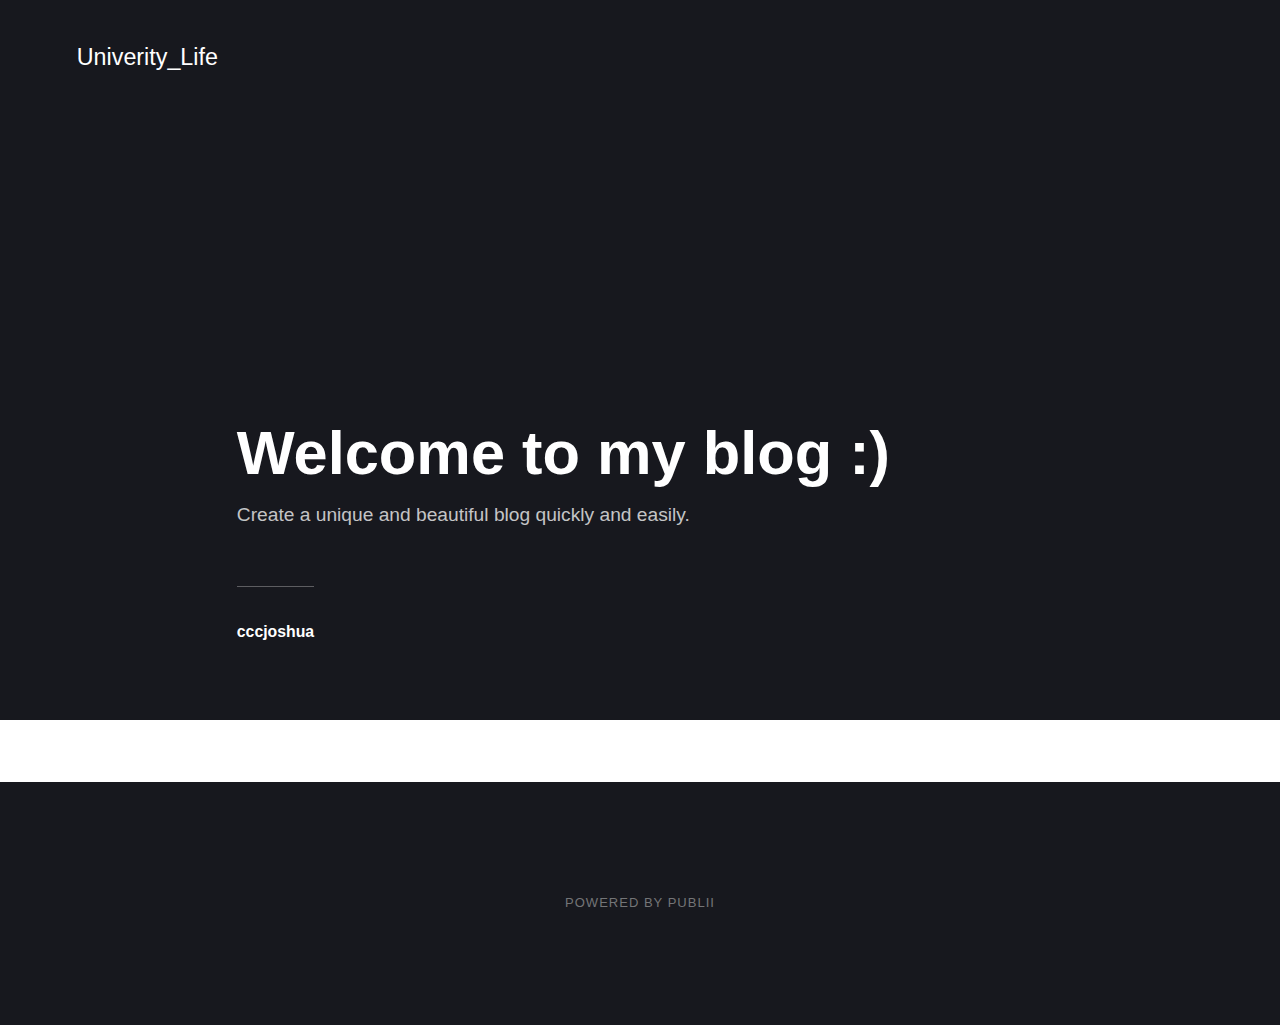
==== index.html @ 6117ec0d "Updated from Publii" ====
<!DOCTYPE html><html lang="zh-tw"><head><meta charset="utf-8"><meta http-equiv="X-UA-Compatible" content="IE=edge"><meta name="viewport" content="width=device-width,initial-scale=1"><title>Univerity_Life</title><meta name="generator" content="Publii Open-Source CMS for Static Site"><link rel="canonical" href="https://cccjoshua.github.io/university_life/"><link rel="alternate" type="application/atom+xml" href="https://cccjoshua.github.io/university_life/feed.xml"><link rel="alternate" type="application/json" href="https://cccjoshua.github.io/university_life/feed.json"><meta property="og:title" content="Univerity_Life"><meta property="og:site_name" content="Univerity_Life"><meta property="og:description" content=""><meta property="og:url" content="https://cccjoshua.github.io/university_life/"><meta property="og:type" content="website"><link rel="stylesheet" href="https://cccjoshua.github.io/university_life/assets/css/style.css?v=05cf259abadbdc159959f1b406989007"><script type="application/ld+json">{"@context":"http://schema.org","@type":"Organization","name":"Univerity_Life","url":"https://cccjoshua.github.io/university_life/"}</script></head><body><div class="site-container"><header class="top" id="js-header"><a class="logo" href="https://cccjoshua.github.io/university_life/">Univerity_Life</a></header><main><div class="hero"><header class="hero__content"><div class="wrapper"><h1>Welcome to my blog :)</h1><p>Create a unique and beautiful blog quickly and easily.</p><div class="post__meta post__meta--author"><a href="https://cccjoshua.github.io/university_life/authors/cccjoshua/" class="feed__author">cccjoshua</a></div></div></header></div><div class="feed"></div></main><footer class="footer"><div class="footer__copyright">Powered by Publii</div><button onclick="backToTopFunction()" id="backToTop" class="footer__bttop" aria-label="Back to top" title="Back to top"><svg><use xlink:href="https://cccjoshua.github.io/university_life/assets/svg/svg-map.svg#toparrow"/></svg></button></footer></div><script defer="defer" src="https://cccjoshua.github.io/university_life/assets/js/scripts.min.js?v=f47c11534595205f20935f0db2a62a85"></script><script>window.publiiThemeMenuConfig={mobileMenuMode:'sidebar',animationSpeed:300,submenuWidth: 'auto',doubleClickTime:500,mobileMenuExpandableSubmenus:true,relatedContainerForOverlayMenuSelector:'.top'};</script><script>var images = document.querySelectorAll('img[loading]');

        for (var i = 0; i < images.length; i++) {
            if (images[i].complete) {
                images[i].classList.add('is-loaded');
            } else {
                images[i].addEventListener('load', function () {
                    this.classList.add('is-loaded');
                }, false);
            }
        }</script></body></html>
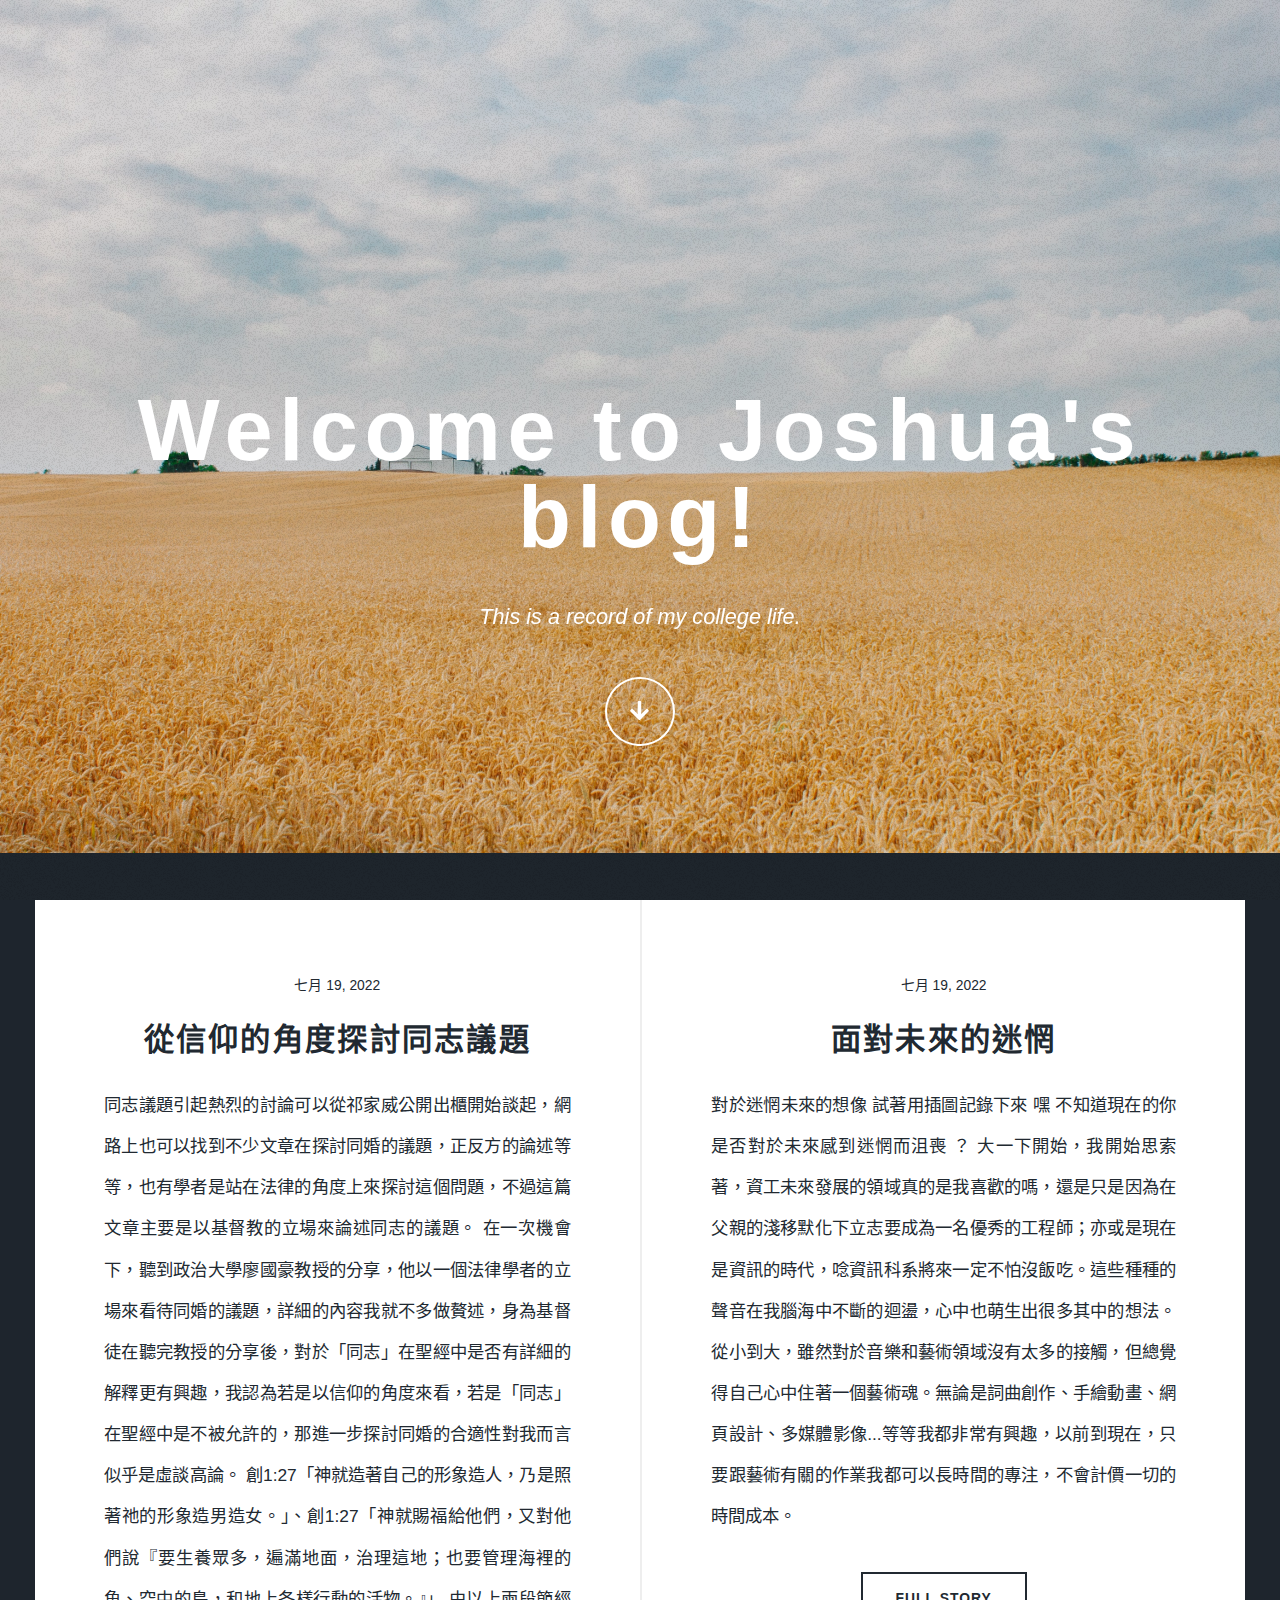
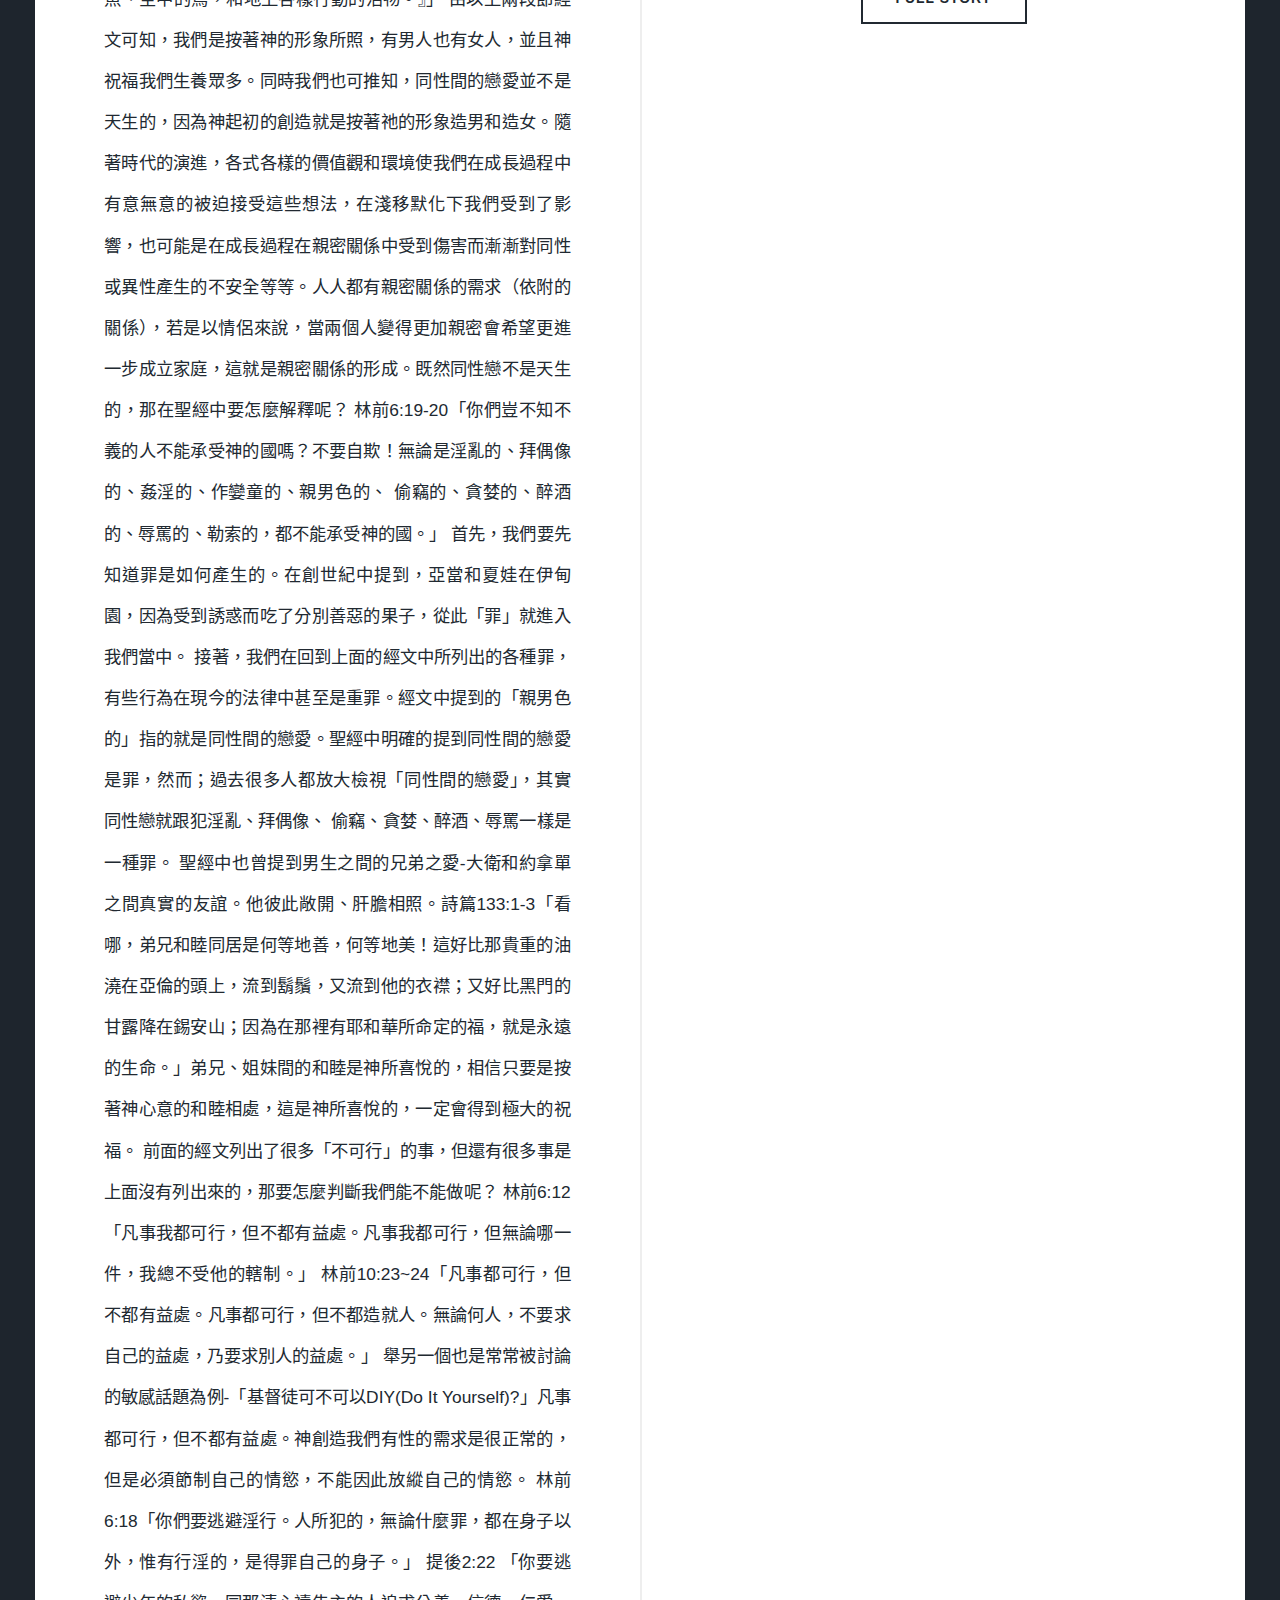
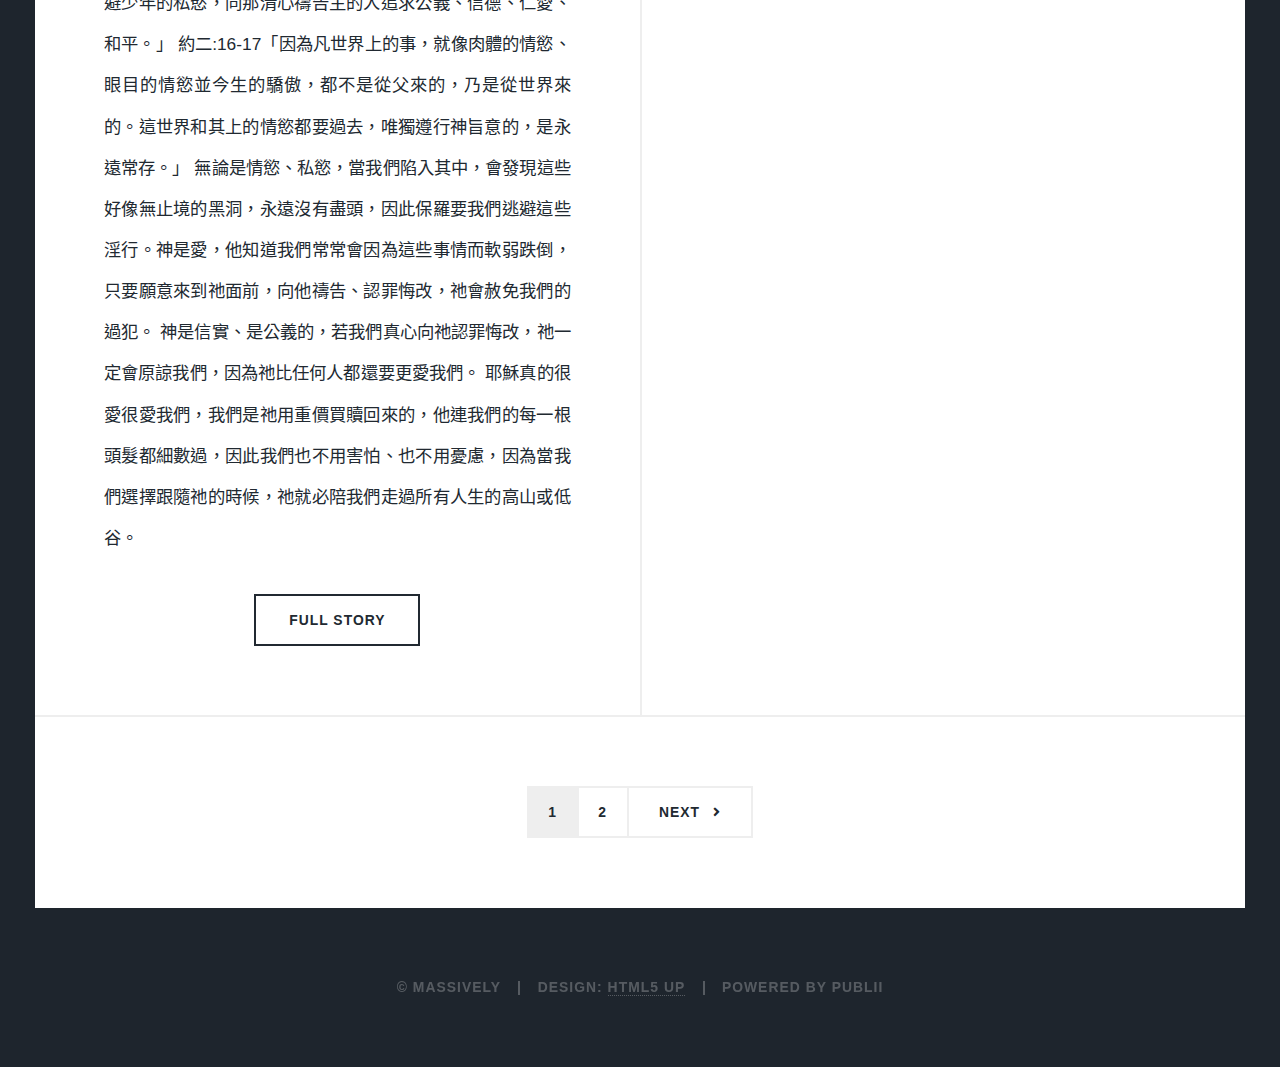
==== commit 960780c9: "Updated from Publii" ====
--- a/index.html
+++ b/index.html
@@ -1,11 +1,3 @@
-<!DOCTYPE html><html lang="zh-tw"><head><meta charset="utf-8"><meta http-equiv="X-UA-Compatible" content="IE=edge"><meta name="viewport" content="width=device-width,initial-scale=1"><title>Univerity_Life</title><meta name="generator" content="Publii Open-Source CMS for Static Site"><link rel="canonical" href="https://cccjoshua.github.io/university_life/"><link rel="alternate" type="application/atom+xml" href="https://cccjoshua.github.io/university_life/feed.xml"><link rel="alternate" type="application/json" href="https://cccjoshua.github.io/university_life/feed.json"><meta property="og:title" content="Univerity_Life"><meta property="og:site_name" content="Univerity_Life"><meta property="og:description" content=""><meta property="og:url" content="https://cccjoshua.github.io/university_life/"><meta property="og:type" content="website"><link rel="stylesheet" href="https://cccjoshua.github.io/university_life/assets/css/style.css?v=05cf259abadbdc159959f1b406989007"><script type="application/ld+json">{"@context":"http://schema.org","@type":"Organization","name":"Univerity_Life","url":"https://cccjoshua.github.io/university_life/"}</script></head><body><div class="site-container"><header class="top" id="js-header"><a class="logo" href="https://cccjoshua.github.io/university_life/">Univerity_Life</a></header><main><div class="hero"><header class="hero__content"><div class="wrapper"><h1>Welcome to my blog :)</h1><p>Create a unique and beautiful blog quickly and easily.</p><div class="post__meta post__meta--author"><a href="https://cccjoshua.github.io/university_life/authors/cccjoshua/" class="feed__author">cccjoshua</a></div></div></header></div><div class="feed"></div></main><footer class="footer"><div class="footer__copyright">Powered by Publii</div><button onclick="backToTopFunction()" id="backToTop" class="footer__bttop" aria-label="Back to top" title="Back to top"><svg><use xlink:href="https://cccjoshua.github.io/university_life/assets/svg/svg-map.svg#toparrow"/></svg></button></footer></div><script defer="defer" src="https://cccjoshua.github.io/university_life/assets/js/scripts.min.js?v=f47c11534595205f20935f0db2a62a85"></script><script>window.publiiThemeMenuConfig={mobileMenuMode:'sidebar',animationSpeed:300,submenuWidth: 'auto',doubleClickTime:500,mobileMenuExpandableSubmenus:true,relatedContainerForOverlayMenuSelector:'.top'};</script><script>var images = document.querySelectorAll('img[loading]');
-
-        for (var i = 0; i < images.length; i++) {
-            if (images[i].complete) {
-                images[i].classList.add('is-loaded');
-            } else {
-                images[i].addEventListener('load', function () {
-                    this.classList.add('is-loaded');
-                }, false);
-            }
-        }</script></body></html>+<!DOCTYPE html><html lang="zh-tw"><head><meta charset="utf-8"><meta http-equiv="X-UA-Compatible" content="IE=edge"><meta name="viewport" content="width=device-width,initial-scale=1,user-scalable=no"><title>Univerity_Life</title><meta name="description" content="紀錄大學生活的點滴"><meta name="generator" content="Publii Open-Source CMS for Static Site"><link rel="canonical" href="https://cccjoshua.github.io/university_life/"><link rel="alternate" type="application/atom+xml" href="https://cccjoshua.github.io/university_life/feed.xml"><link rel="alternate" type="application/json" href="https://cccjoshua.github.io/university_life/feed.json"><meta property="og:title" content="Univerity_Life"><meta property="og:image" content="https://cccjoshua.github.io/university_life/media/website/logo.png"><meta property="og:site_name" content="Univerity_Life"><meta property="og:description" content="紀錄大學生活的點滴"><meta property="og:url" content="https://cccjoshua.github.io/university_life/"><meta property="og:type" content="website"><link rel="next" href="https://cccjoshua.github.io/university_life/page/2/"><link rel="stylesheet" href="https://cccjoshua.github.io/university_life/assets/css/fontawesome-all.min.css?v=dbf9d822cefe851ba6f66e1ad57e8987"><link rel="stylesheet" href="https://cccjoshua.github.io/university_life/assets/css/style.css?v=9680e3f5b60372f54ce5d6939b3edbcc"><noscript><link rel="stylesheet" href="https://cccjoshua.github.io/university_life/assets/css/noscript.css?v=6228c7eee614cd200a2cad8333b439fa"></noscript><script type="application/ld+json">{"@context":"http://schema.org","@type":"Organization","name":"Univerity_Life","logo":"https://cccjoshua.github.io/university_life/media/website/logo.png","url":"https://cccjoshua.github.io/university_life/"}</script><style>#wrapper > .bg {
+               background-image: url(https://cccjoshua.github.io/university_life/assets/images/overlay.png), linear-gradient(0deg, rgba(0, 0, 0, 0.1), rgba(0, 0, 0, 0.1)), url(https://cccjoshua.github.io/university_life/media/website/ray-s-u6eQ4qgdCKo-unsplash.jpg);
+           }</style></head><body class="is-preload"><div id="wrapper" class="fade-in"><div id="intro"><h1>Welcome to Joshua's blog!</h1><p>This is a record of my college life.</p><ul class="actions"><li><a href="#header" class="button icon solid solo fa-arrow-down scrolly">Continue</a></li></ul></div><header id="header"><a class="logo logo-image" href="https://cccjoshua.github.io/university_life/"><img src="https://cccjoshua.github.io/university_life/media/website/logo.png" alt="Univerity_Life"></a></header><main id="main"><section class="posts"><article><header><time datetime="2022-07-19T17:39" class="date">七月 19, 2022</time><h2><a href="https://cccjoshua.github.io/university_life/cong-xin-yang-de-jiao-du-tan-tao-tong-zhi-yi-ti.html">從信仰的角度探討同志議題</a></h2></header><p>同志議題引起熱烈的討論可以從祁家威公開出櫃開始談起，網路上也可以找到不少文章在探討同婚的議題，正反方的論述等等，也有學者是站在法律的角度上來探討這個問題，不過這篇文章主要是以基督教的立場來論述同志的議題。 在一次機會下，聽到政治大學廖國豪教授的分享，他以一個法律學者的立場來看待同婚的議題，詳細的內容我就不多做贅述，身為基督徒在聽完教授的分享後，對於「同志」在聖經中是否有詳細的解釋更有興趣，我認為若是以信仰的角度來看，若是「同志」在聖經中是不被允許的，那進一步探討同婚的合適性對我而言似乎是虛談高論。 創1:27「神就造著自己的形象造人，乃是照著祂的形象造男造女。」、創1:27「神就賜福給他們，又對他們說『要生養眾多，遍滿地面，治理這地；也要管理海裡的魚、空中的鳥，和地上各樣行動的活物。』」 由以上兩段節經文可知，我們是按著神的形象所照，有男人也有女人，並且神祝福我們生養眾多。同時我們也可推知，同性間的戀愛並不是天生的，因為神起初的創造就是按著祂的形象造男和造女。隨著時代的演進，各式各樣的價值觀和環境使我們在成長過程中有意無意的被迫接受這些想法，在淺移默化下我們受到了影響，也可能是在成長過程在親密關係中受到傷害而漸漸對同性或異性產生的不安全等等。人人都有親密關係的需求（依附的關係），若是以情侶來說，當兩個人變得更加親密會希望更進一步成立家庭，這就是親密關係的形成。既然同性戀不是天生的，那在聖經中要怎麼解釋呢？ 林前6:19-20「你們豈不知不義的人不能承受神的國嗎？不要自欺！無論是淫亂的、拜偶像的、姦淫的、作孌童的、親男色的、 偷竊的、貪婪的、醉酒的、辱罵的、勒索的，都不能承受神的國。」 首先，我們要先知道罪是如何產生的。在創世紀中提到，亞當和夏娃在伊甸園，因為受到誘惑而吃了分別善惡的果子，從此「罪」就進入我們當中。 接著，我們在回到上面的經文中所列出的各種罪，有些行為在現今的法律中甚至是重罪。經文中提到的「親男色的」指的就是同性間的戀愛。聖經中明確的提到同性間的戀愛是罪，然而；過去很多人都放大檢視「同性間的戀愛」，其實同性戀就跟犯淫亂、拜偶像、 偷竊、貪婪、醉酒、辱罵一樣是一種罪。 聖經中也曾提到男生之間的兄弟之愛-大衛和約拿單之間真實的友誼。他彼此敞開、肝膽相照。詩篇133:1-3「看哪，弟兄和睦同居是何等地善，何等地美！這好比那貴重的油澆在亞倫的頭上，流到鬍鬚，又流到他的衣襟；又好比黑門的甘露降在錫安山；因為在那裡有耶和華所命定的福，就是永遠的生命。」弟兄、姐妹間的和睦是神所喜悅的，相信只要是按著神心意的和睦相處，這是神所喜悅的，一定會得到極大的祝福。 前面的經文列出了很多「不可行」的事，但還有很多事是上面沒有列出來的，那要怎麼判斷我們能不能做呢？ 林前6:12「凡事我都可行，但不都有益處。凡事我都可行，但無論哪一件，我總不受他的轄制。」 林前10:23~24「凡事都可行，但不都有益處。凡事都可行，但不都造就人。無論何人，不要求自己的益處，乃要求別人的益處。」 舉另一個也是常常被討論的敏感話題為例-「基督徒可不可以DIY(Do It Yourself)?」凡事都可行，但不都有益處。神創造我們有性的需求是很正常的，但是必須節制自己的情慾，不能因此放縱自己的情慾。 林前6:18「你們要逃避淫行。人所犯的，無論什麼罪，都在身子以外，惟有行淫的，是得罪自己的身子。」 提後2:22 「你要逃避少年的私慾，同那清心禱告主的人追求公義、信德、仁愛、和平。」 約二:16-17「因為凡世界上的事，就像肉體的情慾、眼目的情慾並今生的驕傲，都不是從父來的，乃是從世界來的。這世界和其上的情慾都要過去，唯獨遵行神旨意的，是永遠常存。」 無論是情慾、私慾，當我們陷入其中，會發現這些好像無止境的黑洞，永遠沒有盡頭，因此保羅要我們逃避這些淫行。神是愛，他知道我們常常會因為這些事情而軟弱跌倒，只要願意來到祂面前，向他禱告、認罪悔改，祂會赦免我們的過犯。 神是信實、是公義的，若我們真心向祂認罪悔改，祂一定會原諒我們，因為祂比任何人都還要更愛我們。 耶穌真的很愛很愛我們，我們是祂用重價買贖回來的，他連我們的每一根頭髮都細數過，因此我們也不用害怕、也不用憂慮，因為當我們選擇跟隨祂的時候，祂就必陪我們走過所有人生的高山或低谷。</p><ul class="actions special"><li><a href="https://cccjoshua.github.io/university_life/cong-xin-yang-de-jiao-du-tan-tao-tong-zhi-yi-ti.html" class="button">Full Story</a></li></ul></article><article><header><time datetime="2022-07-19T15:25" class="date">七月 19, 2022</time><h2><a href="https://cccjoshua.github.io/university_life/mian-dui-wei-lai-de-mi-wang.html">面對未來的迷惘</a></h2></header><p>對於迷惘未來的想像 試著用插圖記錄下來 嘿 不知道現在的你是否對於未來感到迷惘而沮喪 ？ 大一下開始，我開始思索著，資工未來發展的領域真的是我喜歡的嗎，還是只是因為在父親的淺移默化下立志要成為一名優秀的工程師；亦或是現在是資訊的時代，唸資訊科系將來一定不怕沒飯吃。這些種種的聲音在我腦海中不斷的迴盪，心中也萌生出很多其中的想法。從小到大，雖然對於音樂和藝術領域沒有太多的接觸，但總覺得自己心中住著一個藝術魂。無論是詞曲創作、手繪動畫、網頁設計、多媒體影像...等等我都非常有興趣，以前到現在，只要跟藝術有關的作業我都可以長時間的專注，不會計價一切的時間成本。</p><ul class="actions special"><li><a href="https://cccjoshua.github.io/university_life/mian-dui-wei-lai-de-mi-wang.html" class="button">Full Story</a></li></ul></article></section><footer><nav class="pagination"><a href="#" class="active">1 </a><a href="https://cccjoshua.github.io/university_life/page/2/">2 </a><a href="https://cccjoshua.github.io/university_life/page/2/" class="next">Next</a></nav></footer></main><footer id="copyright"><ul><li>© Massively</li><li>Design: <a href="https://html5up.net" target="_blank" rel="nofollow noopener">HTML5 UP</a></li><li>Powered by Publii</li></ul></footer></div><script src="https://cccjoshua.github.io/university_life/assets/js/jquery.min.js?v=7c14a783dfeb3d238ccd3edd840d82ee"></script><script src="https://cccjoshua.github.io/university_life/assets/js/jquery.scrollex.min.js?v=f89065e3d988006af9791b44561d7c90"></script><script src="https://cccjoshua.github.io/university_life/assets/js/jquery.scrolly.min.js?v=1ed5a78bde1476875a40f6b9ff44fc14"></script><script src="https://cccjoshua.github.io/university_life/assets/js/browser.min.js?v=c07298dd19048a8a69ad97e754dfe8d0"></script><script src="https://cccjoshua.github.io/university_life/assets/js/breakpoints.min.js?v=81a479eb099e3b187613943b085923b8"></script><script src="https://cccjoshua.github.io/university_life/assets/js/util.min.js?v=4201a626f8c9b614a663b3a1d7d82615"></script><script src="https://cccjoshua.github.io/university_life/assets/js/main.min.js?v=149e72e3ae18744a477b480b19e0c6da"></script><script>/*<![CDATA[*/var images=document.querySelectorAll("img[loading]");for(var i=0;i<images.length;i++){if(images[i].complete){images[i].classList.add("is-loaded")}else{images[i].addEventListener("load",function(){this.classList.add("is-loaded")},false)}};/*]]>*/</script></body></html>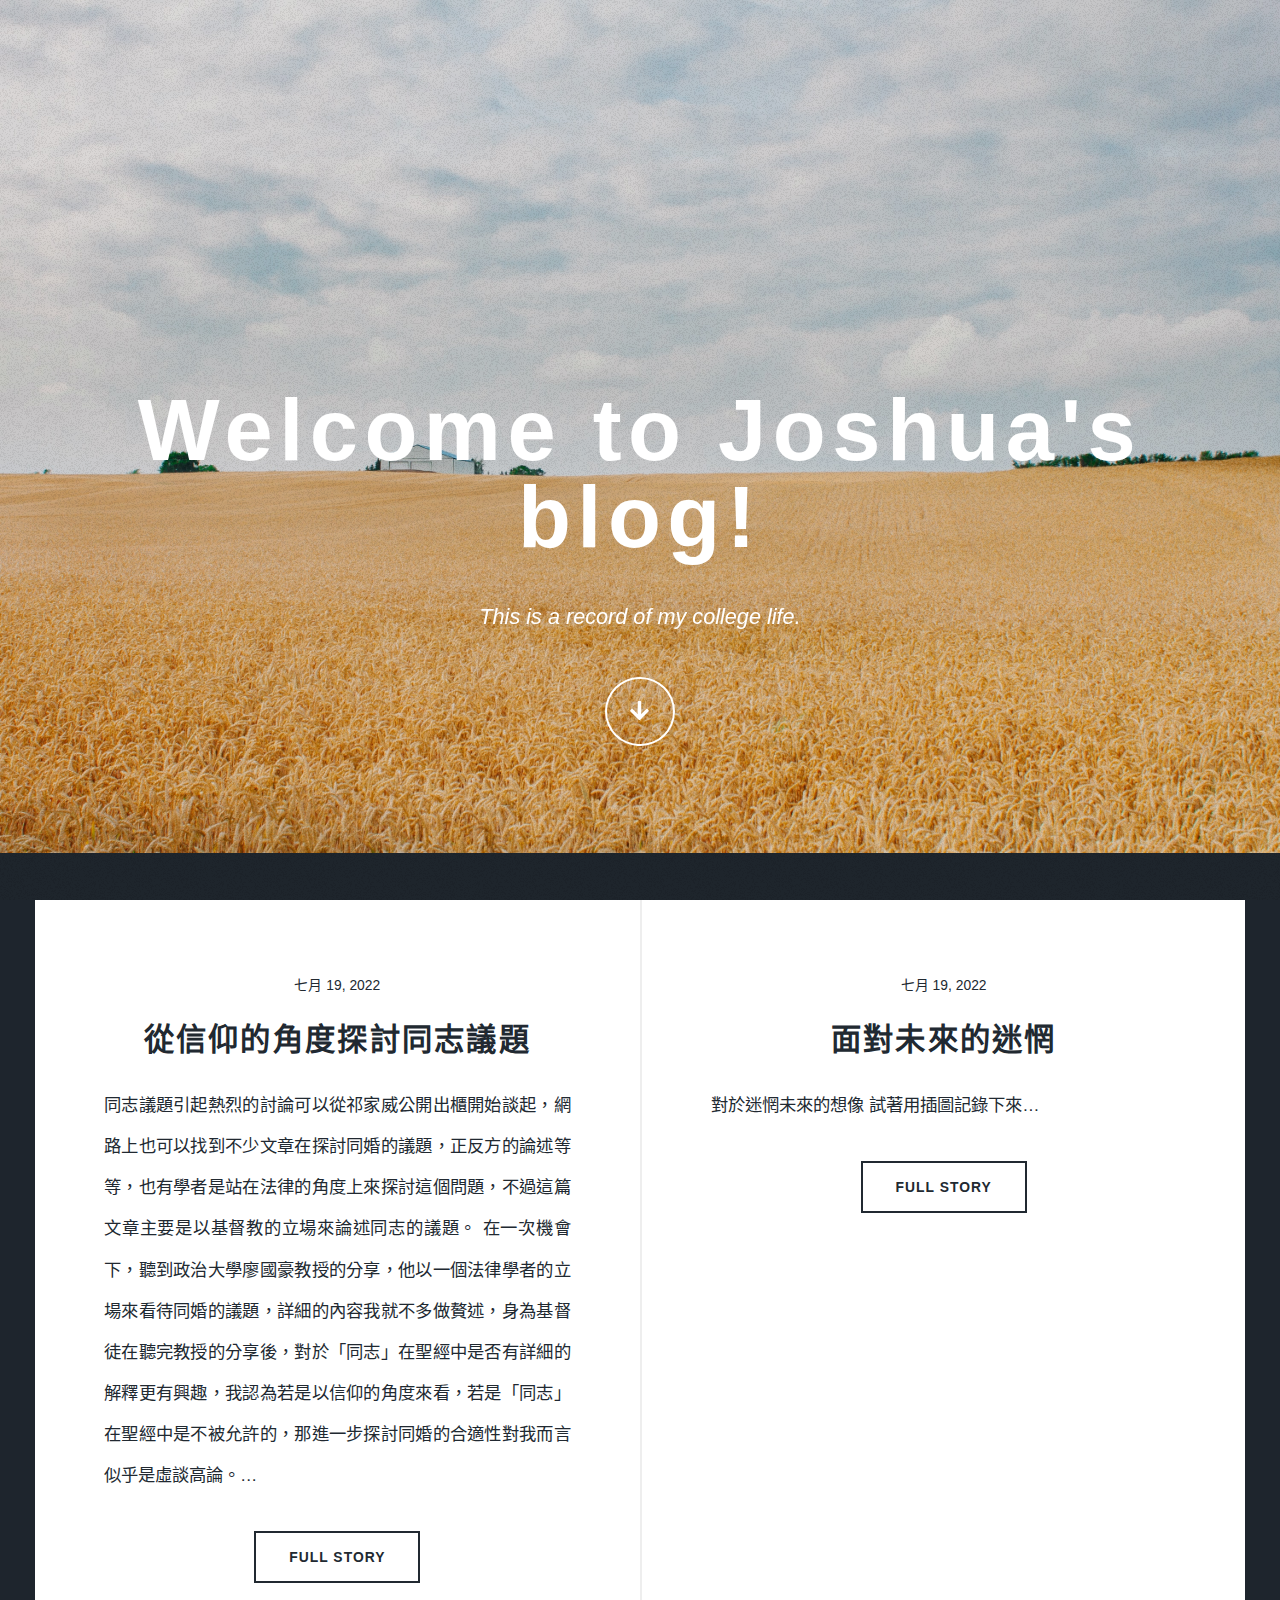
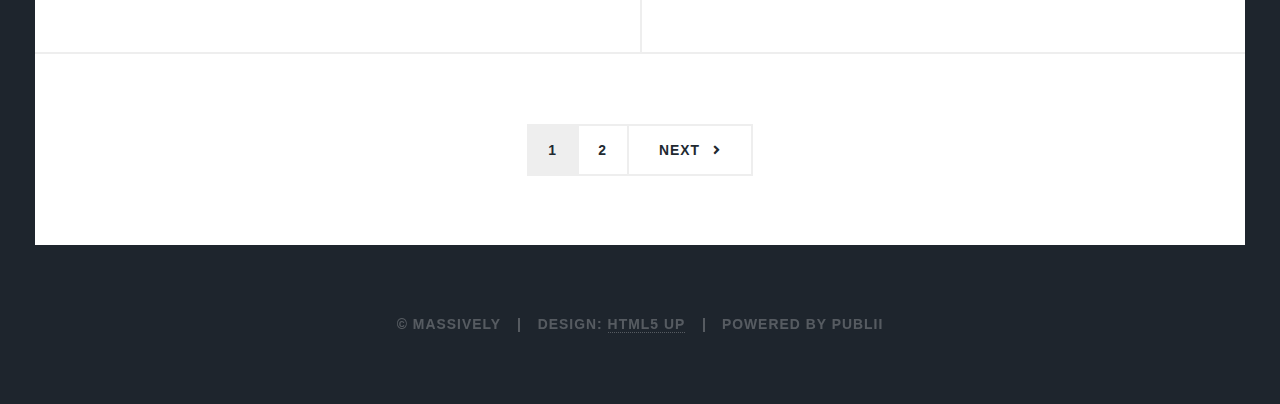
==== commit 35c85cb8: "Updated from Publii" ====
--- a/index.html
+++ b/index.html
@@ -1,3 +1,3 @@
 <!DOCTYPE html><html lang="zh-tw"><head><meta charset="utf-8"><meta http-equiv="X-UA-Compatible" content="IE=edge"><meta name="viewport" content="width=device-width,initial-scale=1,user-scalable=no"><title>Univerity_Life</title><meta name="description" content="紀錄大學生活的點滴"><meta name="generator" content="Publii Open-Source CMS for Static Site"><link rel="canonical" href="https://cccjoshua.github.io/university_life/"><link rel="alternate" type="application/atom+xml" href="https://cccjoshua.github.io/university_life/feed.xml"><link rel="alternate" type="application/json" href="https://cccjoshua.github.io/university_life/feed.json"><meta property="og:title" content="Univerity_Life"><meta property="og:image" content="https://cccjoshua.github.io/university_life/media/website/logo.png"><meta property="og:site_name" content="Univerity_Life"><meta property="og:description" content="紀錄大學生活的點滴"><meta property="og:url" content="https://cccjoshua.github.io/university_life/"><meta property="og:type" content="website"><link rel="next" href="https://cccjoshua.github.io/university_life/page/2/"><link rel="stylesheet" href="https://cccjoshua.github.io/university_life/assets/css/fontawesome-all.min.css?v=dbf9d822cefe851ba6f66e1ad57e8987"><link rel="stylesheet" href="https://cccjoshua.github.io/university_life/assets/css/style.css?v=9680e3f5b60372f54ce5d6939b3edbcc"><noscript><link rel="stylesheet" href="https://cccjoshua.github.io/university_life/assets/css/noscript.css?v=6228c7eee614cd200a2cad8333b439fa"></noscript><script type="application/ld+json">{"@context":"http://schema.org","@type":"Organization","name":"Univerity_Life","logo":"https://cccjoshua.github.io/university_life/media/website/logo.png","url":"https://cccjoshua.github.io/university_life/"}</script><style>#wrapper > .bg {
                background-image: url(https://cccjoshua.github.io/university_life/assets/images/overlay.png), linear-gradient(0deg, rgba(0, 0, 0, 0.1), rgba(0, 0, 0, 0.1)), url(https://cccjoshua.github.io/university_life/media/website/ray-s-u6eQ4qgdCKo-unsplash.jpg);
-           }</style></head><body class="is-preload"><div id="wrapper" class="fade-in"><div id="intro"><h1>Welcome to Joshua's blog!</h1><p>This is a record of my college life.</p><ul class="actions"><li><a href="#header" class="button icon solid solo fa-arrow-down scrolly">Continue</a></li></ul></div><header id="header"><a class="logo logo-image" href="https://cccjoshua.github.io/university_life/"><img src="https://cccjoshua.github.io/university_life/media/website/logo.png" alt="Univerity_Life"></a></header><main id="main"><section class="posts"><article><header><time datetime="2022-07-19T17:39" class="date">七月 19, 2022</time><h2><a href="https://cccjoshua.github.io/university_life/cong-xin-yang-de-jiao-du-tan-tao-tong-zhi-yi-ti.html">從信仰的角度探討同志議題</a></h2></header><p>同志議題引起熱烈的討論可以從祁家威公開出櫃開始談起，網路上也可以找到不少文章在探討同婚的議題，正反方的論述等等，也有學者是站在法律的角度上來探討這個問題，不過這篇文章主要是以基督教的立場來論述同志的議題。 在一次機會下，聽到政治大學廖國豪教授的分享，他以一個法律學者的立場來看待同婚的議題，詳細的內容我就不多做贅述，身為基督徒在聽完教授的分享後，對於「同志」在聖經中是否有詳細的解釋更有興趣，我認為若是以信仰的角度來看，若是「同志」在聖經中是不被允許的，那進一步探討同婚的合適性對我而言似乎是虛談高論。 創1:27「神就造著自己的形象造人，乃是照著祂的形象造男造女。」、創1:27「神就賜福給他們，又對他們說『要生養眾多，遍滿地面，治理這地；也要管理海裡的魚、空中的鳥，和地上各樣行動的活物。』」 由以上兩段節經文可知，我們是按著神的形象所照，有男人也有女人，並且神祝福我們生養眾多。同時我們也可推知，同性間的戀愛並不是天生的，因為神起初的創造就是按著祂的形象造男和造女。隨著時代的演進，各式各樣的價值觀和環境使我們在成長過程中有意無意的被迫接受這些想法，在淺移默化下我們受到了影響，也可能是在成長過程在親密關係中受到傷害而漸漸對同性或異性產生的不安全等等。人人都有親密關係的需求（依附的關係），若是以情侶來說，當兩個人變得更加親密會希望更進一步成立家庭，這就是親密關係的形成。既然同性戀不是天生的，那在聖經中要怎麼解釋呢？ 林前6:19-20「你們豈不知不義的人不能承受神的國嗎？不要自欺！無論是淫亂的、拜偶像的、姦淫的、作孌童的、親男色的、 偷竊的、貪婪的、醉酒的、辱罵的、勒索的，都不能承受神的國。」 首先，我們要先知道罪是如何產生的。在創世紀中提到，亞當和夏娃在伊甸園，因為受到誘惑而吃了分別善惡的果子，從此「罪」就進入我們當中。 接著，我們在回到上面的經文中所列出的各種罪，有些行為在現今的法律中甚至是重罪。經文中提到的「親男色的」指的就是同性間的戀愛。聖經中明確的提到同性間的戀愛是罪，然而；過去很多人都放大檢視「同性間的戀愛」，其實同性戀就跟犯淫亂、拜偶像、 偷竊、貪婪、醉酒、辱罵一樣是一種罪。 聖經中也曾提到男生之間的兄弟之愛-大衛和約拿單之間真實的友誼。他彼此敞開、肝膽相照。詩篇133:1-3「看哪，弟兄和睦同居是何等地善，何等地美！這好比那貴重的油澆在亞倫的頭上，流到鬍鬚，又流到他的衣襟；又好比黑門的甘露降在錫安山；因為在那裡有耶和華所命定的福，就是永遠的生命。」弟兄、姐妹間的和睦是神所喜悅的，相信只要是按著神心意的和睦相處，這是神所喜悅的，一定會得到極大的祝福。 前面的經文列出了很多「不可行」的事，但還有很多事是上面沒有列出來的，那要怎麼判斷我們能不能做呢？ 林前6:12「凡事我都可行，但不都有益處。凡事我都可行，但無論哪一件，我總不受他的轄制。」 林前10:23~24「凡事都可行，但不都有益處。凡事都可行，但不都造就人。無論何人，不要求自己的益處，乃要求別人的益處。」 舉另一個也是常常被討論的敏感話題為例-「基督徒可不可以DIY(Do It Yourself)?」凡事都可行，但不都有益處。神創造我們有性的需求是很正常的，但是必須節制自己的情慾，不能因此放縱自己的情慾。 林前6:18「你們要逃避淫行。人所犯的，無論什麼罪，都在身子以外，惟有行淫的，是得罪自己的身子。」 提後2:22 「你要逃避少年的私慾，同那清心禱告主的人追求公義、信德、仁愛、和平。」 約二:16-17「因為凡世界上的事，就像肉體的情慾、眼目的情慾並今生的驕傲，都不是從父來的，乃是從世界來的。這世界和其上的情慾都要過去，唯獨遵行神旨意的，是永遠常存。」 無論是情慾、私慾，當我們陷入其中，會發現這些好像無止境的黑洞，永遠沒有盡頭，因此保羅要我們逃避這些淫行。神是愛，他知道我們常常會因為這些事情而軟弱跌倒，只要願意來到祂面前，向他禱告、認罪悔改，祂會赦免我們的過犯。 神是信實、是公義的，若我們真心向祂認罪悔改，祂一定會原諒我們，因為祂比任何人都還要更愛我們。 耶穌真的很愛很愛我們，我們是祂用重價買贖回來的，他連我們的每一根頭髮都細數過，因此我們也不用害怕、也不用憂慮，因為當我們選擇跟隨祂的時候，祂就必陪我們走過所有人生的高山或低谷。</p><ul class="actions special"><li><a href="https://cccjoshua.github.io/university_life/cong-xin-yang-de-jiao-du-tan-tao-tong-zhi-yi-ti.html" class="button">Full Story</a></li></ul></article><article><header><time datetime="2022-07-19T15:25" class="date">七月 19, 2022</time><h2><a href="https://cccjoshua.github.io/university_life/mian-dui-wei-lai-de-mi-wang.html">面對未來的迷惘</a></h2></header><p>對於迷惘未來的想像 試著用插圖記錄下來 嘿 不知道現在的你是否對於未來感到迷惘而沮喪 ？ 大一下開始，我開始思索著，資工未來發展的領域真的是我喜歡的嗎，還是只是因為在父親的淺移默化下立志要成為一名優秀的工程師；亦或是現在是資訊的時代，唸資訊科系將來一定不怕沒飯吃。這些種種的聲音在我腦海中不斷的迴盪，心中也萌生出很多其中的想法。從小到大，雖然對於音樂和藝術領域沒有太多的接觸，但總覺得自己心中住著一個藝術魂。無論是詞曲創作、手繪動畫、網頁設計、多媒體影像...等等我都非常有興趣，以前到現在，只要跟藝術有關的作業我都可以長時間的專注，不會計價一切的時間成本。</p><ul class="actions special"><li><a href="https://cccjoshua.github.io/university_life/mian-dui-wei-lai-de-mi-wang.html" class="button">Full Story</a></li></ul></article></section><footer><nav class="pagination"><a href="#" class="active">1 </a><a href="https://cccjoshua.github.io/university_life/page/2/">2 </a><a href="https://cccjoshua.github.io/university_life/page/2/" class="next">Next</a></nav></footer></main><footer id="copyright"><ul><li>© Massively</li><li>Design: <a href="https://html5up.net" target="_blank" rel="nofollow noopener">HTML5 UP</a></li><li>Powered by Publii</li></ul></footer></div><script src="https://cccjoshua.github.io/university_life/assets/js/jquery.min.js?v=7c14a783dfeb3d238ccd3edd840d82ee"></script><script src="https://cccjoshua.github.io/university_life/assets/js/jquery.scrollex.min.js?v=f89065e3d988006af9791b44561d7c90"></script><script src="https://cccjoshua.github.io/university_life/assets/js/jquery.scrolly.min.js?v=1ed5a78bde1476875a40f6b9ff44fc14"></script><script src="https://cccjoshua.github.io/university_life/assets/js/browser.min.js?v=c07298dd19048a8a69ad97e754dfe8d0"></script><script src="https://cccjoshua.github.io/university_life/assets/js/breakpoints.min.js?v=81a479eb099e3b187613943b085923b8"></script><script src="https://cccjoshua.github.io/university_life/assets/js/util.min.js?v=4201a626f8c9b614a663b3a1d7d82615"></script><script src="https://cccjoshua.github.io/university_life/assets/js/main.min.js?v=149e72e3ae18744a477b480b19e0c6da"></script><script>/*<![CDATA[*/var images=document.querySelectorAll("img[loading]");for(var i=0;i<images.length;i++){if(images[i].complete){images[i].classList.add("is-loaded")}else{images[i].addEventListener("load",function(){this.classList.add("is-loaded")},false)}};/*]]>*/</script></body></html>+           }</style></head><body class="is-preload"><div id="wrapper" class="fade-in"><div id="intro"><h1>Welcome to Joshua's blog!</h1><p>This is a record of my college life.</p><ul class="actions"><li><a href="#header" class="button icon solid solo fa-arrow-down scrolly">Continue</a></li></ul></div><header id="header"><a class="logo logo-image" href="https://cccjoshua.github.io/university_life/"><img src="https://cccjoshua.github.io/university_life/media/website/logo.png" alt="Univerity_Life"></a></header><main id="main"><section class="posts"><article><header><time datetime="2022-07-19T17:39" class="date">七月 19, 2022</time><h2><a href="https://cccjoshua.github.io/university_life/cong-xin-yang-de-jiao-du-tan-tao-tong-zhi-yi-ti.html">從信仰的角度探討同志議題</a></h2></header><p>同志議題引起熱烈的討論可以從祁家威公開出櫃開始談起，網路上也可以找到不少文章在探討同婚的議題，正反方的論述等等，也有學者是站在法律的角度上來探討這個問題，不過這篇文章主要是以基督教的立場來論述同志的議題。 在一次機會下，聽到政治大學廖國豪教授的分享，他以一個法律學者的立場來看待同婚的議題，詳細的內容我就不多做贅述，身為基督徒在聽完教授的分享後，對於「同志」在聖經中是否有詳細的解釋更有興趣，我認為若是以信仰的角度來看，若是「同志」在聖經中是不被允許的，那進一步探討同婚的合適性對我而言似乎是虛談高論。&hellip;</p><ul class="actions special"><li><a href="https://cccjoshua.github.io/university_life/cong-xin-yang-de-jiao-du-tan-tao-tong-zhi-yi-ti.html" class="button">Full Story</a></li></ul></article><article><header><time datetime="2022-07-19T15:25" class="date">七月 19, 2022</time><h2><a href="https://cccjoshua.github.io/university_life/mian-dui-wei-lai-de-mi-wang.html">面對未來的迷惘</a></h2></header><p>對於迷惘未來的想像 試著用插圖記錄下來&hellip;</p><ul class="actions special"><li><a href="https://cccjoshua.github.io/university_life/mian-dui-wei-lai-de-mi-wang.html" class="button">Full Story</a></li></ul></article></section><footer><nav class="pagination"><a href="#" class="active">1 </a><a href="https://cccjoshua.github.io/university_life/page/2/">2 </a><a href="https://cccjoshua.github.io/university_life/page/2/" class="next">Next</a></nav></footer></main><footer id="copyright"><ul><li>© Massively</li><li>Design: <a href="https://html5up.net" target="_blank" rel="nofollow noopener">HTML5 UP</a></li><li>Powered by Publii</li></ul></footer></div><script src="https://cccjoshua.github.io/university_life/assets/js/jquery.min.js?v=7c14a783dfeb3d238ccd3edd840d82ee"></script><script src="https://cccjoshua.github.io/university_life/assets/js/jquery.scrollex.min.js?v=f89065e3d988006af9791b44561d7c90"></script><script src="https://cccjoshua.github.io/university_life/assets/js/jquery.scrolly.min.js?v=1ed5a78bde1476875a40f6b9ff44fc14"></script><script src="https://cccjoshua.github.io/university_life/assets/js/browser.min.js?v=c07298dd19048a8a69ad97e754dfe8d0"></script><script src="https://cccjoshua.github.io/university_life/assets/js/breakpoints.min.js?v=81a479eb099e3b187613943b085923b8"></script><script src="https://cccjoshua.github.io/university_life/assets/js/util.min.js?v=4201a626f8c9b614a663b3a1d7d82615"></script><script src="https://cccjoshua.github.io/university_life/assets/js/main.min.js?v=149e72e3ae18744a477b480b19e0c6da"></script><script>/*<![CDATA[*/var images=document.querySelectorAll("img[loading]");for(var i=0;i<images.length;i++){if(images[i].complete){images[i].classList.add("is-loaded")}else{images[i].addEventListener("load",function(){this.classList.add("is-loaded")},false)}};/*]]>*/</script></body></html>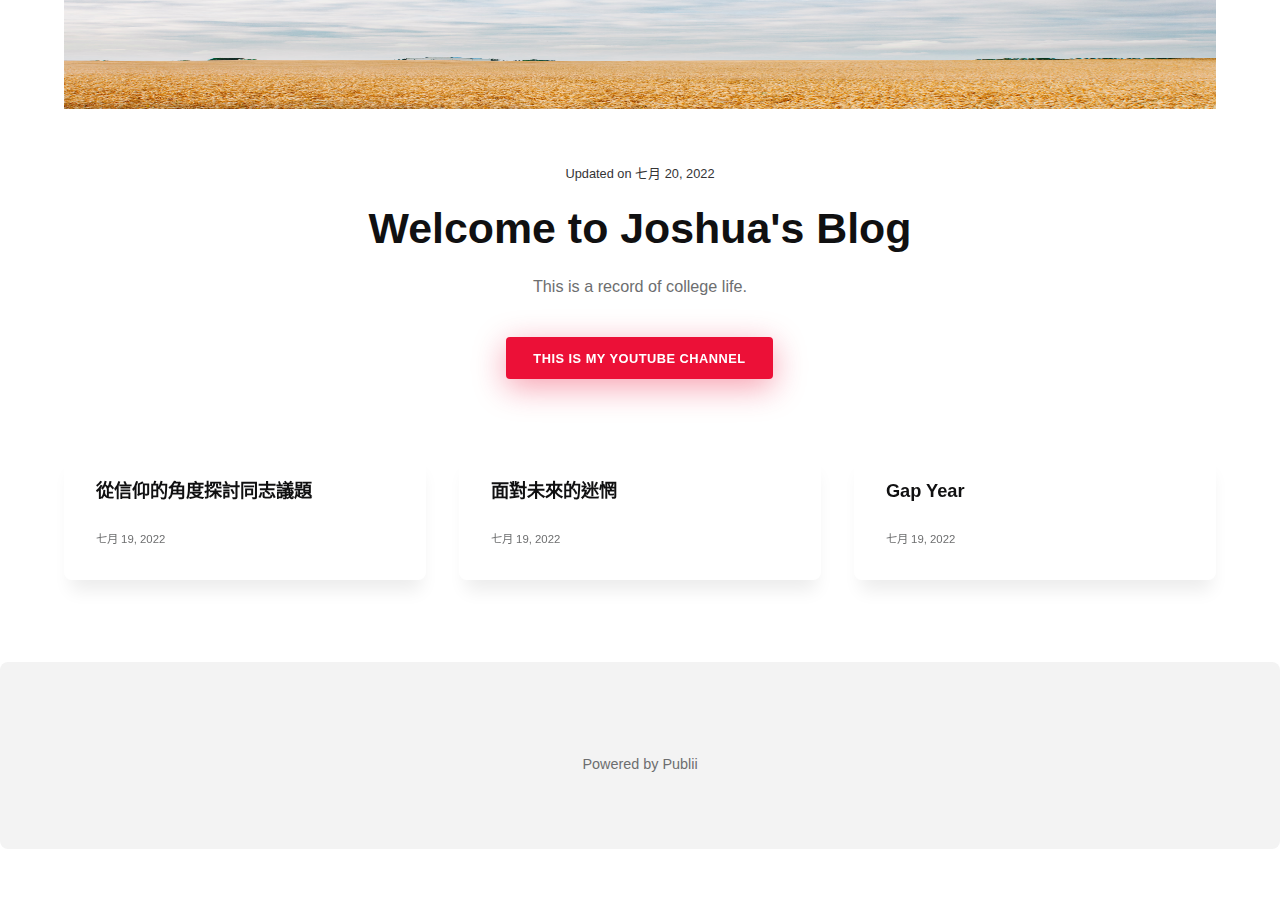
==== commit 9494e502: "Updated from Publii" ====
--- a/index.html
+++ b/index.html
@@ -1,3 +1,18 @@
-<!DOCTYPE html><html lang="zh-tw"><head><meta charset="utf-8"><meta http-equiv="X-UA-Compatible" content="IE=edge"><meta name="viewport" content="width=device-width,initial-scale=1,user-scalable=no"><title>Univerity_Life</title><meta name="description" content="紀錄大學生活的點滴"><meta name="generator" content="Publii Open-Source CMS for Static Site"><link rel="canonical" href="https://cccjoshua.github.io/university_life/"><link rel="alternate" type="application/atom+xml" href="https://cccjoshua.github.io/university_life/feed.xml"><link rel="alternate" type="application/json" href="https://cccjoshua.github.io/university_life/feed.json"><meta property="og:title" content="Univerity_Life"><meta property="og:image" content="https://cccjoshua.github.io/university_life/media/website/logo.png"><meta property="og:site_name" content="Univerity_Life"><meta property="og:description" content="紀錄大學生活的點滴"><meta property="og:url" content="https://cccjoshua.github.io/university_life/"><meta property="og:type" content="website"><link rel="next" href="https://cccjoshua.github.io/university_life/page/2/"><link rel="stylesheet" href="https://cccjoshua.github.io/university_life/assets/css/fontawesome-all.min.css?v=dbf9d822cefe851ba6f66e1ad57e8987"><link rel="stylesheet" href="https://cccjoshua.github.io/university_life/assets/css/style.css?v=9680e3f5b60372f54ce5d6939b3edbcc"><noscript><link rel="stylesheet" href="https://cccjoshua.github.io/university_life/assets/css/noscript.css?v=6228c7eee614cd200a2cad8333b439fa"></noscript><script type="application/ld+json">{"@context":"http://schema.org","@type":"Organization","name":"Univerity_Life","logo":"https://cccjoshua.github.io/university_life/media/website/logo.png","url":"https://cccjoshua.github.io/university_life/"}</script><style>#wrapper > .bg {
-               background-image: url(https://cccjoshua.github.io/university_life/assets/images/overlay.png), linear-gradient(0deg, rgba(0, 0, 0, 0.1), rgba(0, 0, 0, 0.1)), url(https://cccjoshua.github.io/university_life/media/website/ray-s-u6eQ4qgdCKo-unsplash.jpg);
-           }</style></head><body class="is-preload"><div id="wrapper" class="fade-in"><div id="intro"><h1>Welcome to Joshua's blog!</h1><p>This is a record of my college life.</p><ul class="actions"><li><a href="#header" class="button icon solid solo fa-arrow-down scrolly">Continue</a></li></ul></div><header id="header"><a class="logo logo-image" href="https://cccjoshua.github.io/university_life/"><img src="https://cccjoshua.github.io/university_life/media/website/logo.png" alt="Univerity_Life"></a></header><main id="main"><section class="posts"><article><header><time datetime="2022-07-19T17:39" class="date">七月 19, 2022</time><h2><a href="https://cccjoshua.github.io/university_life/cong-xin-yang-de-jiao-du-tan-tao-tong-zhi-yi-ti.html">從信仰的角度探討同志議題</a></h2></header><p>同志議題引起熱烈的討論可以從祁家威公開出櫃開始談起，網路上也可以找到不少文章在探討同婚的議題，正反方的論述等等，也有學者是站在法律的角度上來探討這個問題，不過這篇文章主要是以基督教的立場來論述同志的議題。 在一次機會下，聽到政治大學廖國豪教授的分享，他以一個法律學者的立場來看待同婚的議題，詳細的內容我就不多做贅述，身為基督徒在聽完教授的分享後，對於「同志」在聖經中是否有詳細的解釋更有興趣，我認為若是以信仰的角度來看，若是「同志」在聖經中是不被允許的，那進一步探討同婚的合適性對我而言似乎是虛談高論。&hellip;</p><ul class="actions special"><li><a href="https://cccjoshua.github.io/university_life/cong-xin-yang-de-jiao-du-tan-tao-tong-zhi-yi-ti.html" class="button">Full Story</a></li></ul></article><article><header><time datetime="2022-07-19T15:25" class="date">七月 19, 2022</time><h2><a href="https://cccjoshua.github.io/university_life/mian-dui-wei-lai-de-mi-wang.html">面對未來的迷惘</a></h2></header><p>對於迷惘未來的想像 試著用插圖記錄下來&hellip;</p><ul class="actions special"><li><a href="https://cccjoshua.github.io/university_life/mian-dui-wei-lai-de-mi-wang.html" class="button">Full Story</a></li></ul></article></section><footer><nav class="pagination"><a href="#" class="active">1 </a><a href="https://cccjoshua.github.io/university_life/page/2/">2 </a><a href="https://cccjoshua.github.io/university_life/page/2/" class="next">Next</a></nav></footer></main><footer id="copyright"><ul><li>© Massively</li><li>Design: <a href="https://html5up.net" target="_blank" rel="nofollow noopener">HTML5 UP</a></li><li>Powered by Publii</li></ul></footer></div><script src="https://cccjoshua.github.io/university_life/assets/js/jquery.min.js?v=7c14a783dfeb3d238ccd3edd840d82ee"></script><script src="https://cccjoshua.github.io/university_life/assets/js/jquery.scrollex.min.js?v=f89065e3d988006af9791b44561d7c90"></script><script src="https://cccjoshua.github.io/university_life/assets/js/jquery.scrolly.min.js?v=1ed5a78bde1476875a40f6b9ff44fc14"></script><script src="https://cccjoshua.github.io/university_life/assets/js/browser.min.js?v=c07298dd19048a8a69ad97e754dfe8d0"></script><script src="https://cccjoshua.github.io/university_life/assets/js/breakpoints.min.js?v=81a479eb099e3b187613943b085923b8"></script><script src="https://cccjoshua.github.io/university_life/assets/js/util.min.js?v=4201a626f8c9b614a663b3a1d7d82615"></script><script src="https://cccjoshua.github.io/university_life/assets/js/main.min.js?v=149e72e3ae18744a477b480b19e0c6da"></script><script>/*<![CDATA[*/var images=document.querySelectorAll("img[loading]");for(var i=0;i<images.length;i++){if(images[i].complete){images[i].classList.add("is-loaded")}else{images[i].addEventListener("load",function(){this.classList.add("is-loaded")},false)}};/*]]>*/</script></body></html>+<!DOCTYPE html><html lang="zh-tw"><head><meta charset="utf-8"><meta http-equiv="X-UA-Compatible" content="IE=edge"><meta name="viewport" content="width=device-width,initial-scale=1"><title>Univerity_Life</title><meta name="description" content="紀錄大學生活的點滴"><meta name="generator" content="Publii Open-Source CMS for Static Site"><link rel="canonical" href="https://cccjoshua.github.io/university_life/"><link rel="alternate" type="application/atom+xml" href="https://cccjoshua.github.io/university_life/feed.xml"><link rel="alternate" type="application/json" href="https://cccjoshua.github.io/university_life/feed.json"><meta property="og:title" content="Univerity_Life"><meta property="og:image" content="https://cccjoshua.github.io/university_life/media/website/ray-s-u6eQ4qgdCKo-unsplash.jpg"><meta property="og:site_name" content="Univerity_Life"><meta property="og:description" content="紀錄大學生活的點滴"><meta property="og:url" content="https://cccjoshua.github.io/university_life/"><meta property="og:type" content="website"><link rel="stylesheet" href="https://cccjoshua.github.io/university_life/assets/css/style.css?v=6a9f473c97db094eee436cc4ce32b191"><script type="application/ld+json">{"@context":"http://schema.org","@type":"Organization","name":"Univerity_Life","logo":"https://cccjoshua.github.io/university_life/media/website/ray-s-u6eQ4qgdCKo-unsplash.jpg","url":"https://cccjoshua.github.io/university_life/"}</script></head><body><header class="header" id="js-header"><a href="https://cccjoshua.github.io/university_life/" class="logo"><img src="https://cccjoshua.github.io/university_life/media/website/ray-s-u6eQ4qgdCKo-unsplash.jpg" alt="Univerity_Life" width="3000" height="2000"></a></header><main><div class="wrapper"><div class="hero"><div class="hero__date">Updated on <time datetime="2022-07-20T23:01">七月 20, 2022</time></div><h1>Welcome to Joshua's Blog</h1><p>This is a record of college life.</p><a href="https://youtu.be/rjujC9jyAzI" class="btn hero__btn">This is my Youtube Channel</a></div><div class="l-grid l-grid--3"><article class="c-card"><div class="c-card__wrapper"><header class="c-card__header"><h2 class="c-card__title"><a href="https://cccjoshua.github.io/university_life/cong-xin-yang-de-jiao-du-tan-tao-tong-zhi-yi-ti.html" class="invert">從信仰的角度探討同志議題</a></h2></header><footer class="c-card__meta"><time datetime="2022-07-19T17:39">七月 19, 2022</time></footer></div></article><article class="c-card"><div class="c-card__wrapper"><header class="c-card__header"><h2 class="c-card__title"><a href="https://cccjoshua.github.io/university_life/mian-dui-wei-lai-de-mi-wang.html" class="invert">面對未來的迷惘</a></h2></header><footer class="c-card__meta"><time datetime="2022-07-19T15:25">七月 19, 2022</time></footer></div></article><article class="c-card"><div class="c-card__wrapper"><header class="c-card__header"><h2 class="c-card__title"><a href="https://cccjoshua.github.io/university_life/gap-year.html" class="invert">Gap Year</a></h2></header><footer class="c-card__meta"><time datetime="2022-07-19T15:04">七月 19, 2022</time></footer></div></article></div></div></main><footer class="footer"><div class="footer__copyright">Powered by Publii</div></footer><script>window.publiiThemeMenuConfig = {    
+      mobileMenuMode: 'sidebar',
+      animationSpeed: 300,
+      submenuWidth: 'auto',
+      doubleClickTime: 500,
+      mobileMenuExpandableSubmenus: true, 
+      relatedContainerForOverlayMenuSelector: '.navbar',
+   };</script><script defer="defer" src="https://cccjoshua.github.io/university_life/assets/js/scripts.min.js?v=66112a161d5939d966ce2b20c13988d9"></script><script>var images = document.querySelectorAll('img[loading]');
+
+      for (var i = 0; i < images.length; i++) {
+         if (images[i].complete) {
+               images[i].classList.add('is-loaded');
+         } else {
+               images[i].addEventListener('load', function () {
+                  this.classList.add('is-loaded');
+               }, false);
+         }
+      }</script></body></html>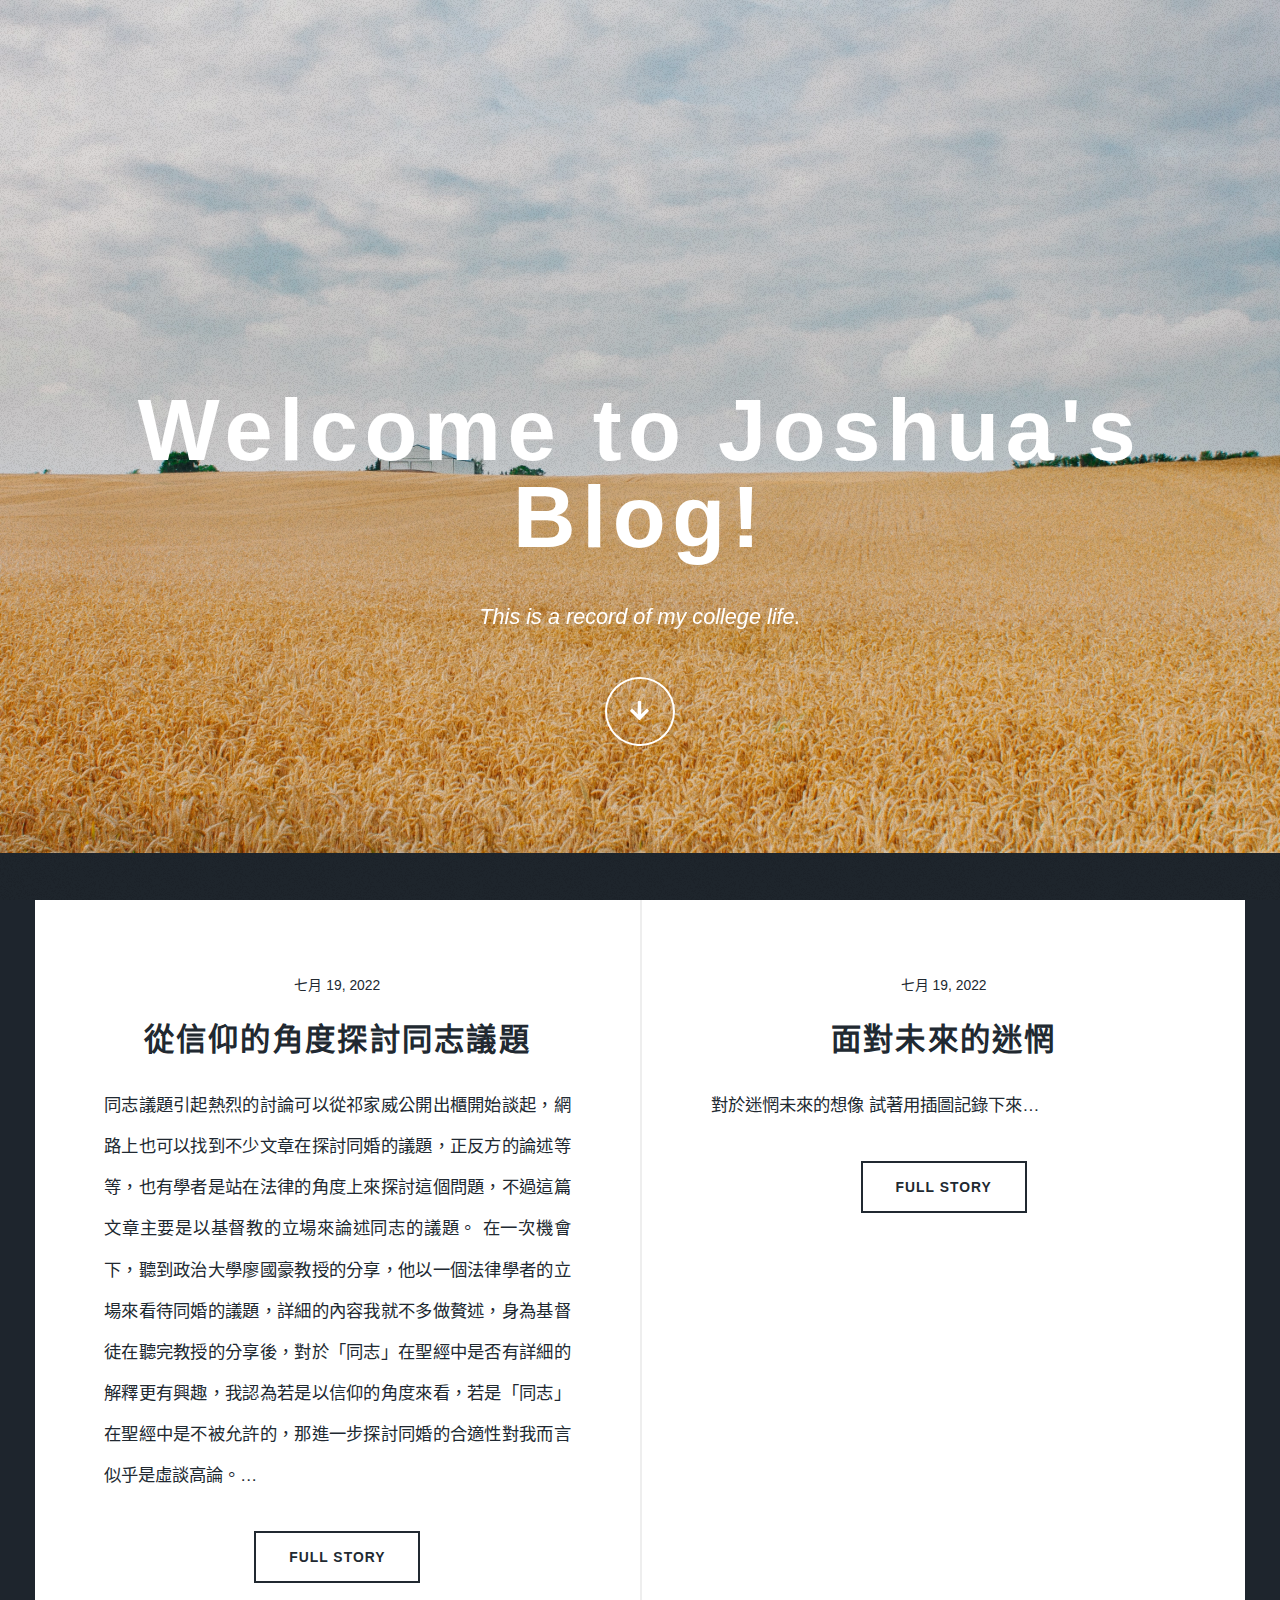
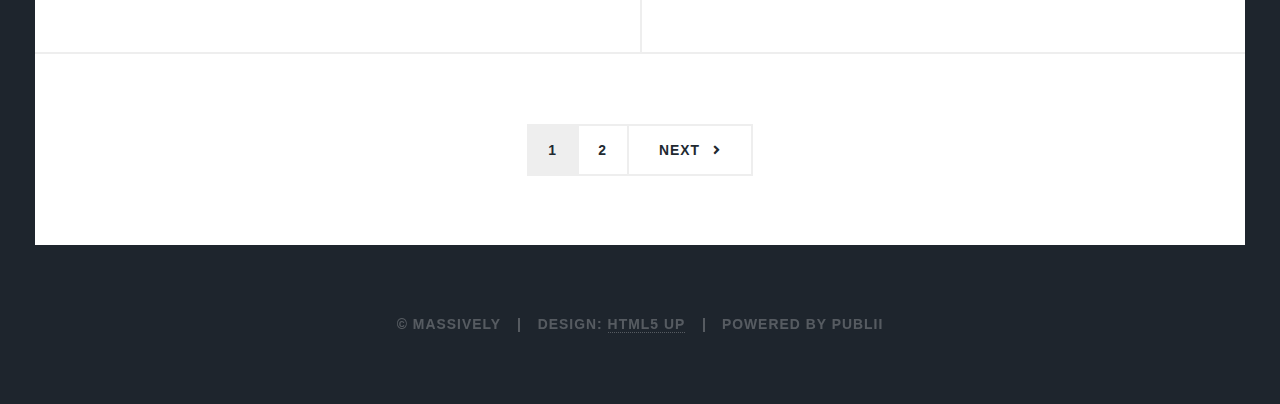
==== commit abd0f715: "Updated from Publii" ====
--- a/index.html
+++ b/index.html
@@ -1,18 +1,3 @@
-<!DOCTYPE html><html lang="zh-tw"><head><meta charset="utf-8"><meta http-equiv="X-UA-Compatible" content="IE=edge"><meta name="viewport" content="width=device-width,initial-scale=1"><title>Univerity_Life</title><meta name="description" content="紀錄大學生活的點滴"><meta name="generator" content="Publii Open-Source CMS for Static Site"><link rel="canonical" href="https://cccjoshua.github.io/university_life/"><link rel="alternate" type="application/atom+xml" href="https://cccjoshua.github.io/university_life/feed.xml"><link rel="alternate" type="application/json" href="https://cccjoshua.github.io/university_life/feed.json"><meta property="og:title" content="Univerity_Life"><meta property="og:image" content="https://cccjoshua.github.io/university_life/media/website/ray-s-u6eQ4qgdCKo-unsplash.jpg"><meta property="og:site_name" content="Univerity_Life"><meta property="og:description" content="紀錄大學生活的點滴"><meta property="og:url" content="https://cccjoshua.github.io/university_life/"><meta property="og:type" content="website"><link rel="stylesheet" href="https://cccjoshua.github.io/university_life/assets/css/style.css?v=6a9f473c97db094eee436cc4ce32b191"><script type="application/ld+json">{"@context":"http://schema.org","@type":"Organization","name":"Univerity_Life","logo":"https://cccjoshua.github.io/university_life/media/website/ray-s-u6eQ4qgdCKo-unsplash.jpg","url":"https://cccjoshua.github.io/university_life/"}</script></head><body><header class="header" id="js-header"><a href="https://cccjoshua.github.io/university_life/" class="logo"><img src="https://cccjoshua.github.io/university_life/media/website/ray-s-u6eQ4qgdCKo-unsplash.jpg" alt="Univerity_Life" width="3000" height="2000"></a></header><main><div class="wrapper"><div class="hero"><div class="hero__date">Updated on <time datetime="2022-07-20T23:01">七月 20, 2022</time></div><h1>Welcome to Joshua's Blog</h1><p>This is a record of college life.</p><a href="https://youtu.be/rjujC9jyAzI" class="btn hero__btn">This is my Youtube Channel</a></div><div class="l-grid l-grid--3"><article class="c-card"><div class="c-card__wrapper"><header class="c-card__header"><h2 class="c-card__title"><a href="https://cccjoshua.github.io/university_life/cong-xin-yang-de-jiao-du-tan-tao-tong-zhi-yi-ti.html" class="invert">從信仰的角度探討同志議題</a></h2></header><footer class="c-card__meta"><time datetime="2022-07-19T17:39">七月 19, 2022</time></footer></div></article><article class="c-card"><div class="c-card__wrapper"><header class="c-card__header"><h2 class="c-card__title"><a href="https://cccjoshua.github.io/university_life/mian-dui-wei-lai-de-mi-wang.html" class="invert">面對未來的迷惘</a></h2></header><footer class="c-card__meta"><time datetime="2022-07-19T15:25">七月 19, 2022</time></footer></div></article><article class="c-card"><div class="c-card__wrapper"><header class="c-card__header"><h2 class="c-card__title"><a href="https://cccjoshua.github.io/university_life/gap-year.html" class="invert">Gap Year</a></h2></header><footer class="c-card__meta"><time datetime="2022-07-19T15:04">七月 19, 2022</time></footer></div></article></div></div></main><footer class="footer"><div class="footer__copyright">Powered by Publii</div></footer><script>window.publiiThemeMenuConfig = {    
-      mobileMenuMode: 'sidebar',
-      animationSpeed: 300,
-      submenuWidth: 'auto',
-      doubleClickTime: 500,
-      mobileMenuExpandableSubmenus: true, 
-      relatedContainerForOverlayMenuSelector: '.navbar',
-   };</script><script defer="defer" src="https://cccjoshua.github.io/university_life/assets/js/scripts.min.js?v=66112a161d5939d966ce2b20c13988d9"></script><script>var images = document.querySelectorAll('img[loading]');
-
-      for (var i = 0; i < images.length; i++) {
-         if (images[i].complete) {
-               images[i].classList.add('is-loaded');
-         } else {
-               images[i].addEventListener('load', function () {
-                  this.classList.add('is-loaded');
-               }, false);
-         }
-      }</script></body></html>+<!DOCTYPE html><html lang="zh-tw"><head><meta charset="utf-8"><meta http-equiv="X-UA-Compatible" content="IE=edge"><meta name="viewport" content="width=device-width,initial-scale=1,user-scalable=no"><title>Univerity_Life</title><meta name="description" content="紀錄大學生活的點滴"><meta name="generator" content="Publii Open-Source CMS for Static Site"><link rel="canonical" href="https://cccjoshua.github.io/university_life/"><link rel="alternate" type="application/atom+xml" href="https://cccjoshua.github.io/university_life/feed.xml"><link rel="alternate" type="application/json" href="https://cccjoshua.github.io/university_life/feed.json"><meta property="og:title" content="Univerity_Life"><meta property="og:image" content="https://cccjoshua.github.io/university_life/media/website/logo.png"><meta property="og:site_name" content="Univerity_Life"><meta property="og:description" content="紀錄大學生活的點滴"><meta property="og:url" content="https://cccjoshua.github.io/university_life/"><meta property="og:type" content="website"><link rel="next" href="https://cccjoshua.github.io/university_life/page/2/"><link rel="stylesheet" href="https://cccjoshua.github.io/university_life/assets/css/fontawesome-all.min.css?v=dbf9d822cefe851ba6f66e1ad57e8987"><link rel="stylesheet" href="https://cccjoshua.github.io/university_life/assets/css/style.css?v=9680e3f5b60372f54ce5d6939b3edbcc"><noscript><link rel="stylesheet" href="https://cccjoshua.github.io/university_life/assets/css/noscript.css?v=6228c7eee614cd200a2cad8333b439fa"></noscript><script type="application/ld+json">{"@context":"http://schema.org","@type":"Organization","name":"Univerity_Life","logo":"https://cccjoshua.github.io/university_life/media/website/logo.png","url":"https://cccjoshua.github.io/university_life/"}</script><style>#wrapper > .bg {
+               background-image: url(https://cccjoshua.github.io/university_life/assets/images/overlay.png), linear-gradient(0deg, rgba(0, 0, 0, 0.1), rgba(0, 0, 0, 0.1)), url(https://cccjoshua.github.io/university_life/media/website/ray-s-u6eQ4qgdCKo-unsplash.jpg);
+           }</style></head><body class="is-preload"><div id="wrapper" class="fade-in"><div id="intro"><h1>Welcome to Joshua's Blog!</h1><p>This is a record of my college life.</p><ul class="actions"><li><a href="#header" class="button icon solid solo fa-arrow-down scrolly">Continue</a></li></ul></div><header id="header"><a class="logo logo-image" href="https://cccjoshua.github.io/university_life/"><img src="https://cccjoshua.github.io/university_life/media/website/logo.png" alt="Univerity_Life"></a></header><main id="main"><section class="posts"><article><header><time datetime="2022-07-19T17:39" class="date">七月 19, 2022</time><h2><a href="https://cccjoshua.github.io/university_life/cong-xin-yang-de-jiao-du-tan-tao-tong-zhi-yi-ti.html">從信仰的角度探討同志議題</a></h2></header><p>同志議題引起熱烈的討論可以從祁家威公開出櫃開始談起，網路上也可以找到不少文章在探討同婚的議題，正反方的論述等等，也有學者是站在法律的角度上來探討這個問題，不過這篇文章主要是以基督教的立場來論述同志的議題。 在一次機會下，聽到政治大學廖國豪教授的分享，他以一個法律學者的立場來看待同婚的議題，詳細的內容我就不多做贅述，身為基督徒在聽完教授的分享後，對於「同志」在聖經中是否有詳細的解釋更有興趣，我認為若是以信仰的角度來看，若是「同志」在聖經中是不被允許的，那進一步探討同婚的合適性對我而言似乎是虛談高論。&hellip;</p><ul class="actions special"><li><a href="https://cccjoshua.github.io/university_life/cong-xin-yang-de-jiao-du-tan-tao-tong-zhi-yi-ti.html" class="button">Full Story</a></li></ul></article><article><header><time datetime="2022-07-19T15:25" class="date">七月 19, 2022</time><h2><a href="https://cccjoshua.github.io/university_life/mian-dui-wei-lai-de-mi-wang.html">面對未來的迷惘</a></h2></header><p>對於迷惘未來的想像 試著用插圖記錄下來&hellip;</p><ul class="actions special"><li><a href="https://cccjoshua.github.io/university_life/mian-dui-wei-lai-de-mi-wang.html" class="button">Full Story</a></li></ul></article></section><footer><nav class="pagination"><a href="#" class="active">1 </a><a href="https://cccjoshua.github.io/university_life/page/2/">2 </a><a href="https://cccjoshua.github.io/university_life/page/2/" class="next">Next</a></nav></footer></main><footer id="copyright"><ul><li>© Massively</li><li>Design: <a href="https://html5up.net" target="_blank" rel="nofollow noopener">HTML5 UP</a></li><li>Powered by Publii</li></ul></footer></div><script src="https://cccjoshua.github.io/university_life/assets/js/jquery.min.js?v=7c14a783dfeb3d238ccd3edd840d82ee"></script><script src="https://cccjoshua.github.io/university_life/assets/js/jquery.scrollex.min.js?v=f89065e3d988006af9791b44561d7c90"></script><script src="https://cccjoshua.github.io/university_life/assets/js/jquery.scrolly.min.js?v=1ed5a78bde1476875a40f6b9ff44fc14"></script><script src="https://cccjoshua.github.io/university_life/assets/js/browser.min.js?v=c07298dd19048a8a69ad97e754dfe8d0"></script><script src="https://cccjoshua.github.io/university_life/assets/js/breakpoints.min.js?v=81a479eb099e3b187613943b085923b8"></script><script src="https://cccjoshua.github.io/university_life/assets/js/util.min.js?v=4201a626f8c9b614a663b3a1d7d82615"></script><script src="https://cccjoshua.github.io/university_life/assets/js/main.min.js?v=149e72e3ae18744a477b480b19e0c6da"></script><script>/*<![CDATA[*/var images=document.querySelectorAll("img[loading]");for(var i=0;i<images.length;i++){if(images[i].complete){images[i].classList.add("is-loaded")}else{images[i].addEventListener("load",function(){this.classList.add("is-loaded")},false)}};/*]]>*/</script></body></html>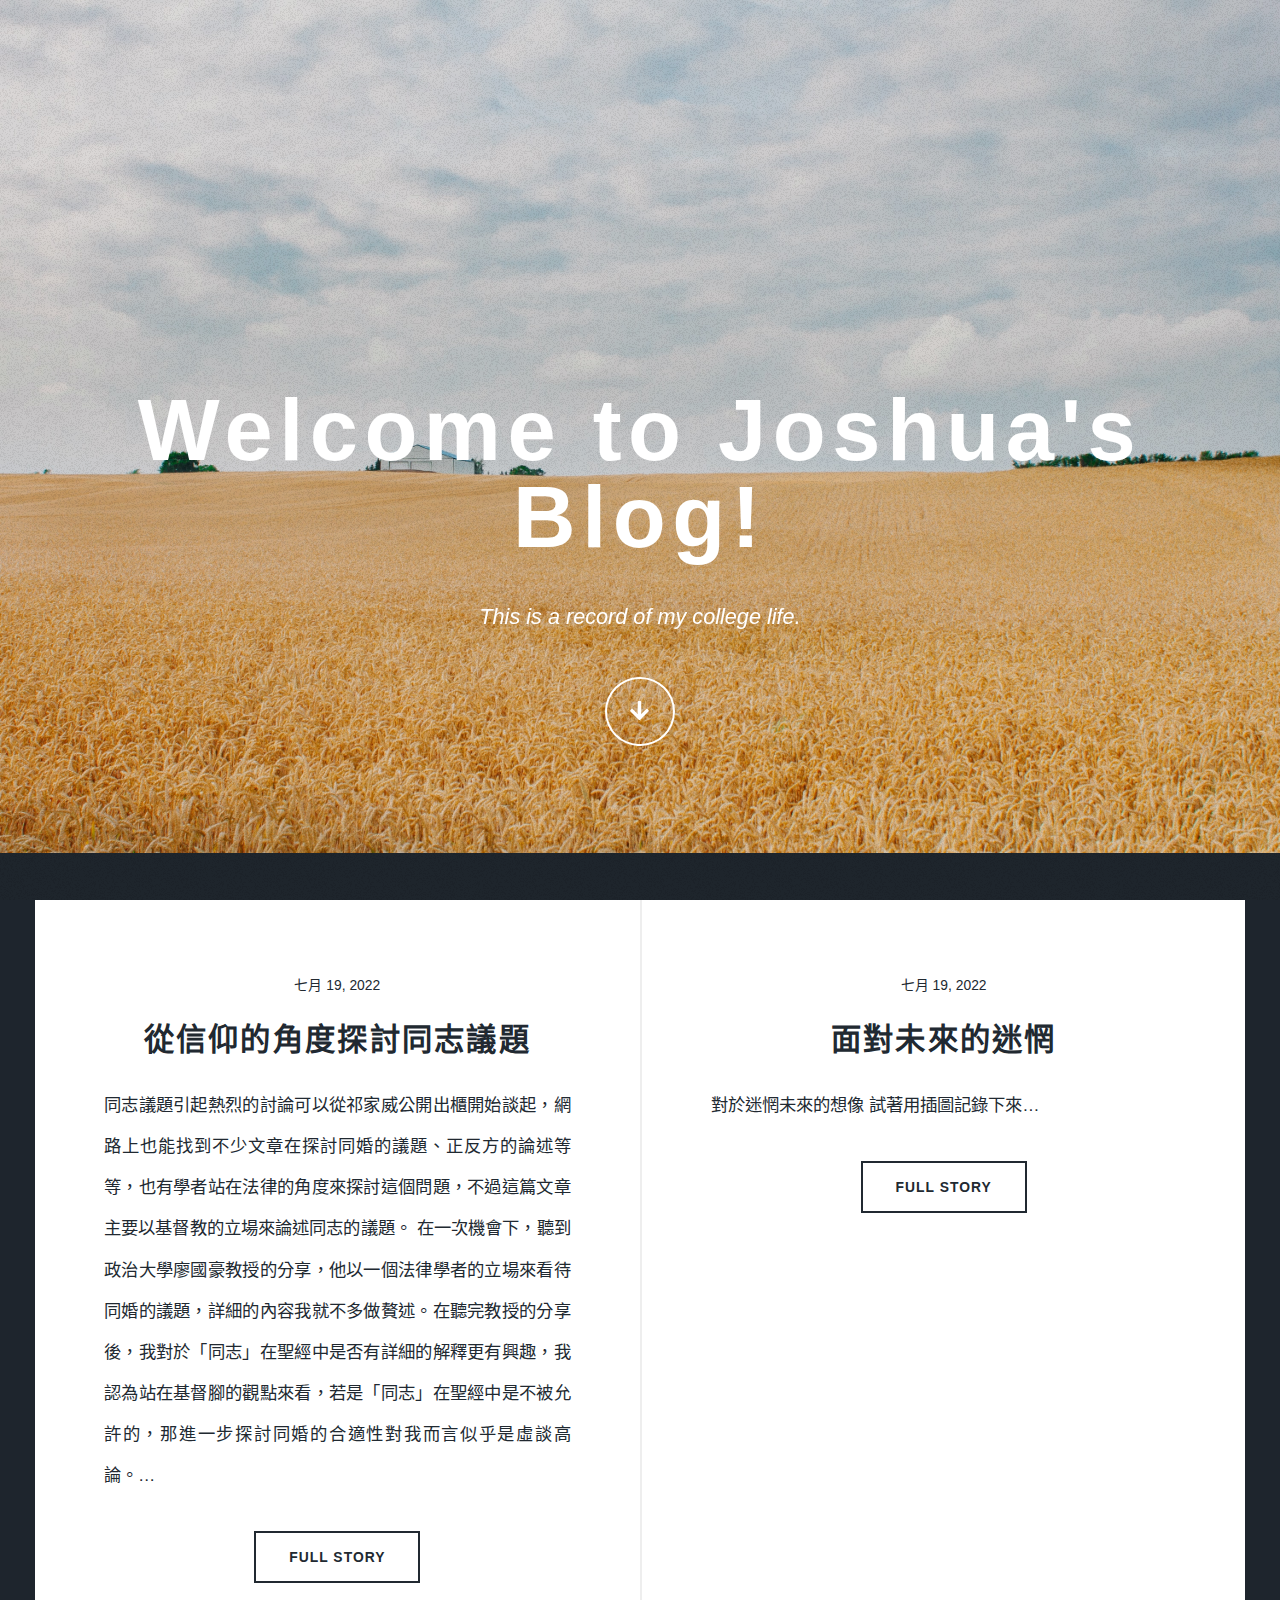
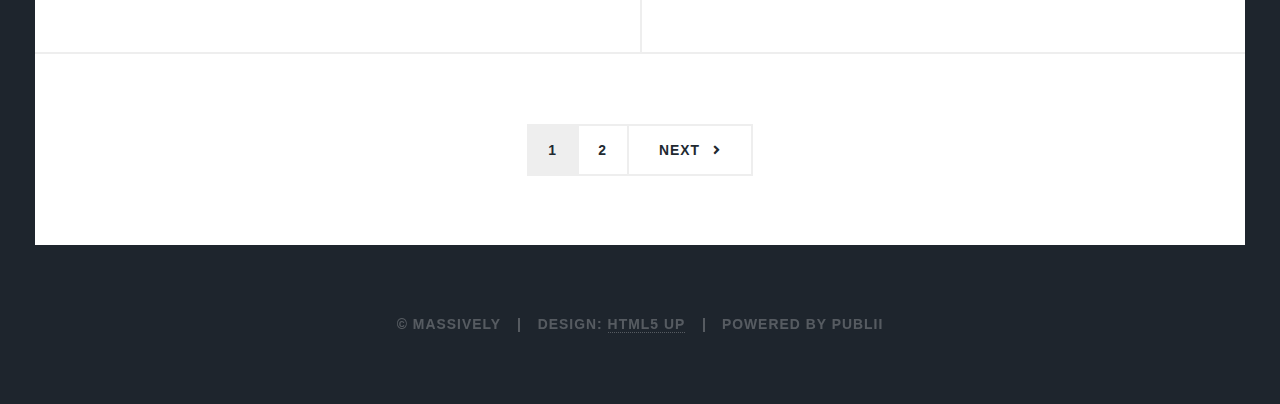
==== commit e8c0c845: "Updated from Publii" ====
--- a/index.html
+++ b/index.html
@@ -1,3 +1,3 @@
 <!DOCTYPE html><html lang="zh-tw"><head><meta charset="utf-8"><meta http-equiv="X-UA-Compatible" content="IE=edge"><meta name="viewport" content="width=device-width,initial-scale=1,user-scalable=no"><title>Univerity_Life</title><meta name="description" content="紀錄大學生活的點滴"><meta name="generator" content="Publii Open-Source CMS for Static Site"><link rel="canonical" href="https://cccjoshua.github.io/university_life/"><link rel="alternate" type="application/atom+xml" href="https://cccjoshua.github.io/university_life/feed.xml"><link rel="alternate" type="application/json" href="https://cccjoshua.github.io/university_life/feed.json"><meta property="og:title" content="Univerity_Life"><meta property="og:image" content="https://cccjoshua.github.io/university_life/media/website/logo.png"><meta property="og:site_name" content="Univerity_Life"><meta property="og:description" content="紀錄大學生活的點滴"><meta property="og:url" content="https://cccjoshua.github.io/university_life/"><meta property="og:type" content="website"><link rel="next" href="https://cccjoshua.github.io/university_life/page/2/"><link rel="stylesheet" href="https://cccjoshua.github.io/university_life/assets/css/fontawesome-all.min.css?v=dbf9d822cefe851ba6f66e1ad57e8987"><link rel="stylesheet" href="https://cccjoshua.github.io/university_life/assets/css/style.css?v=9680e3f5b60372f54ce5d6939b3edbcc"><noscript><link rel="stylesheet" href="https://cccjoshua.github.io/university_life/assets/css/noscript.css?v=6228c7eee614cd200a2cad8333b439fa"></noscript><script type="application/ld+json">{"@context":"http://schema.org","@type":"Organization","name":"Univerity_Life","logo":"https://cccjoshua.github.io/university_life/media/website/logo.png","url":"https://cccjoshua.github.io/university_life/"}</script><style>#wrapper > .bg {
                background-image: url(https://cccjoshua.github.io/university_life/assets/images/overlay.png), linear-gradient(0deg, rgba(0, 0, 0, 0.1), rgba(0, 0, 0, 0.1)), url(https://cccjoshua.github.io/university_life/media/website/ray-s-u6eQ4qgdCKo-unsplash.jpg);
-           }</style></head><body class="is-preload"><div id="wrapper" class="fade-in"><div id="intro"><h1>Welcome to Joshua's Blog!</h1><p>This is a record of my college life.</p><ul class="actions"><li><a href="#header" class="button icon solid solo fa-arrow-down scrolly">Continue</a></li></ul></div><header id="header"><a class="logo logo-image" href="https://cccjoshua.github.io/university_life/"><img src="https://cccjoshua.github.io/university_life/media/website/logo.png" alt="Univerity_Life"></a></header><main id="main"><section class="posts"><article><header><time datetime="2022-07-19T17:39" class="date">七月 19, 2022</time><h2><a href="https://cccjoshua.github.io/university_life/cong-xin-yang-de-jiao-du-tan-tao-tong-zhi-yi-ti.html">從信仰的角度探討同志議題</a></h2></header><p>同志議題引起熱烈的討論可以從祁家威公開出櫃開始談起，網路上也可以找到不少文章在探討同婚的議題，正反方的論述等等，也有學者是站在法律的角度上來探討這個問題，不過這篇文章主要是以基督教的立場來論述同志的議題。 在一次機會下，聽到政治大學廖國豪教授的分享，他以一個法律學者的立場來看待同婚的議題，詳細的內容我就不多做贅述，身為基督徒在聽完教授的分享後，對於「同志」在聖經中是否有詳細的解釋更有興趣，我認為若是以信仰的角度來看，若是「同志」在聖經中是不被允許的，那進一步探討同婚的合適性對我而言似乎是虛談高論。&hellip;</p><ul class="actions special"><li><a href="https://cccjoshua.github.io/university_life/cong-xin-yang-de-jiao-du-tan-tao-tong-zhi-yi-ti.html" class="button">Full Story</a></li></ul></article><article><header><time datetime="2022-07-19T15:25" class="date">七月 19, 2022</time><h2><a href="https://cccjoshua.github.io/university_life/mian-dui-wei-lai-de-mi-wang.html">面對未來的迷惘</a></h2></header><p>對於迷惘未來的想像 試著用插圖記錄下來&hellip;</p><ul class="actions special"><li><a href="https://cccjoshua.github.io/university_life/mian-dui-wei-lai-de-mi-wang.html" class="button">Full Story</a></li></ul></article></section><footer><nav class="pagination"><a href="#" class="active">1 </a><a href="https://cccjoshua.github.io/university_life/page/2/">2 </a><a href="https://cccjoshua.github.io/university_life/page/2/" class="next">Next</a></nav></footer></main><footer id="copyright"><ul><li>© Massively</li><li>Design: <a href="https://html5up.net" target="_blank" rel="nofollow noopener">HTML5 UP</a></li><li>Powered by Publii</li></ul></footer></div><script src="https://cccjoshua.github.io/university_life/assets/js/jquery.min.js?v=7c14a783dfeb3d238ccd3edd840d82ee"></script><script src="https://cccjoshua.github.io/university_life/assets/js/jquery.scrollex.min.js?v=f89065e3d988006af9791b44561d7c90"></script><script src="https://cccjoshua.github.io/university_life/assets/js/jquery.scrolly.min.js?v=1ed5a78bde1476875a40f6b9ff44fc14"></script><script src="https://cccjoshua.github.io/university_life/assets/js/browser.min.js?v=c07298dd19048a8a69ad97e754dfe8d0"></script><script src="https://cccjoshua.github.io/university_life/assets/js/breakpoints.min.js?v=81a479eb099e3b187613943b085923b8"></script><script src="https://cccjoshua.github.io/university_life/assets/js/util.min.js?v=4201a626f8c9b614a663b3a1d7d82615"></script><script src="https://cccjoshua.github.io/university_life/assets/js/main.min.js?v=149e72e3ae18744a477b480b19e0c6da"></script><script>/*<![CDATA[*/var images=document.querySelectorAll("img[loading]");for(var i=0;i<images.length;i++){if(images[i].complete){images[i].classList.add("is-loaded")}else{images[i].addEventListener("load",function(){this.classList.add("is-loaded")},false)}};/*]]>*/</script></body></html>+           }</style></head><body class="is-preload"><div id="wrapper" class="fade-in"><div id="intro"><h1>Welcome to Joshua's Blog!</h1><p>This is a record of my college life.</p><ul class="actions"><li><a href="#header" class="button icon solid solo fa-arrow-down scrolly">Continue</a></li></ul></div><header id="header"><a class="logo logo-image" href="https://cccjoshua.github.io/university_life/"><img src="https://cccjoshua.github.io/university_life/media/website/logo.png" alt="Univerity_Life"></a></header><main id="main"><section class="posts"><article><header><time datetime="2022-07-19T17:39" class="date">七月 19, 2022</time><h2><a href="https://cccjoshua.github.io/university_life/cong-xin-yang-de-jiao-du-tan-tao-tong-zhi-yi-ti.html">從信仰的角度探討同志議題</a></h2></header><p>同志議題引起熱烈的討論可以從祁家威公開出櫃開始談起，網路上也能找到不少文章在探討同婚的議題、正反方的論述等等，也有學者站在法律的角度來探討這個問題，不過這篇文章主要以基督教的立場來論述同志的議題。 在一次機會下，聽到政治大學廖國豪教授的分享，他以一個法律學者的立場來看待同婚的議題，詳細的內容我就不多做贅述。在聽完教授的分享後，我對於「同志」在聖經中是否有詳細的解釋更有興趣，我認為站在基督腳的觀點來看，若是「同志」在聖經中是不被允許的，那進一步探討同婚的合適性對我而言似乎是虛談高論。&hellip;</p><ul class="actions special"><li><a href="https://cccjoshua.github.io/university_life/cong-xin-yang-de-jiao-du-tan-tao-tong-zhi-yi-ti.html" class="button">Full Story</a></li></ul></article><article><header><time datetime="2022-07-19T15:25" class="date">七月 19, 2022</time><h2><a href="https://cccjoshua.github.io/university_life/mian-dui-wei-lai-de-mi-wang.html">面對未來的迷惘</a></h2></header><p>對於迷惘未來的想像 試著用插圖記錄下來&hellip;</p><ul class="actions special"><li><a href="https://cccjoshua.github.io/university_life/mian-dui-wei-lai-de-mi-wang.html" class="button">Full Story</a></li></ul></article></section><footer><nav class="pagination"><a href="#" class="active">1 </a><a href="https://cccjoshua.github.io/university_life/page/2/">2 </a><a href="https://cccjoshua.github.io/university_life/page/2/" class="next">Next</a></nav></footer></main><footer id="copyright"><ul><li>© Massively</li><li>Design: <a href="https://html5up.net" target="_blank" rel="nofollow noopener">HTML5 UP</a></li><li>Powered by Publii</li></ul></footer></div><script src="https://cccjoshua.github.io/university_life/assets/js/jquery.min.js?v=7c14a783dfeb3d238ccd3edd840d82ee"></script><script src="https://cccjoshua.github.io/university_life/assets/js/jquery.scrollex.min.js?v=f89065e3d988006af9791b44561d7c90"></script><script src="https://cccjoshua.github.io/university_life/assets/js/jquery.scrolly.min.js?v=1ed5a78bde1476875a40f6b9ff44fc14"></script><script src="https://cccjoshua.github.io/university_life/assets/js/browser.min.js?v=c07298dd19048a8a69ad97e754dfe8d0"></script><script src="https://cccjoshua.github.io/university_life/assets/js/breakpoints.min.js?v=81a479eb099e3b187613943b085923b8"></script><script src="https://cccjoshua.github.io/university_life/assets/js/util.min.js?v=4201a626f8c9b614a663b3a1d7d82615"></script><script src="https://cccjoshua.github.io/university_life/assets/js/main.min.js?v=149e72e3ae18744a477b480b19e0c6da"></script><script>/*<![CDATA[*/var images=document.querySelectorAll("img[loading]");for(var i=0;i<images.length;i++){if(images[i].complete){images[i].classList.add("is-loaded")}else{images[i].addEventListener("load",function(){this.classList.add("is-loaded")},false)}};/*]]>*/</script></body></html>